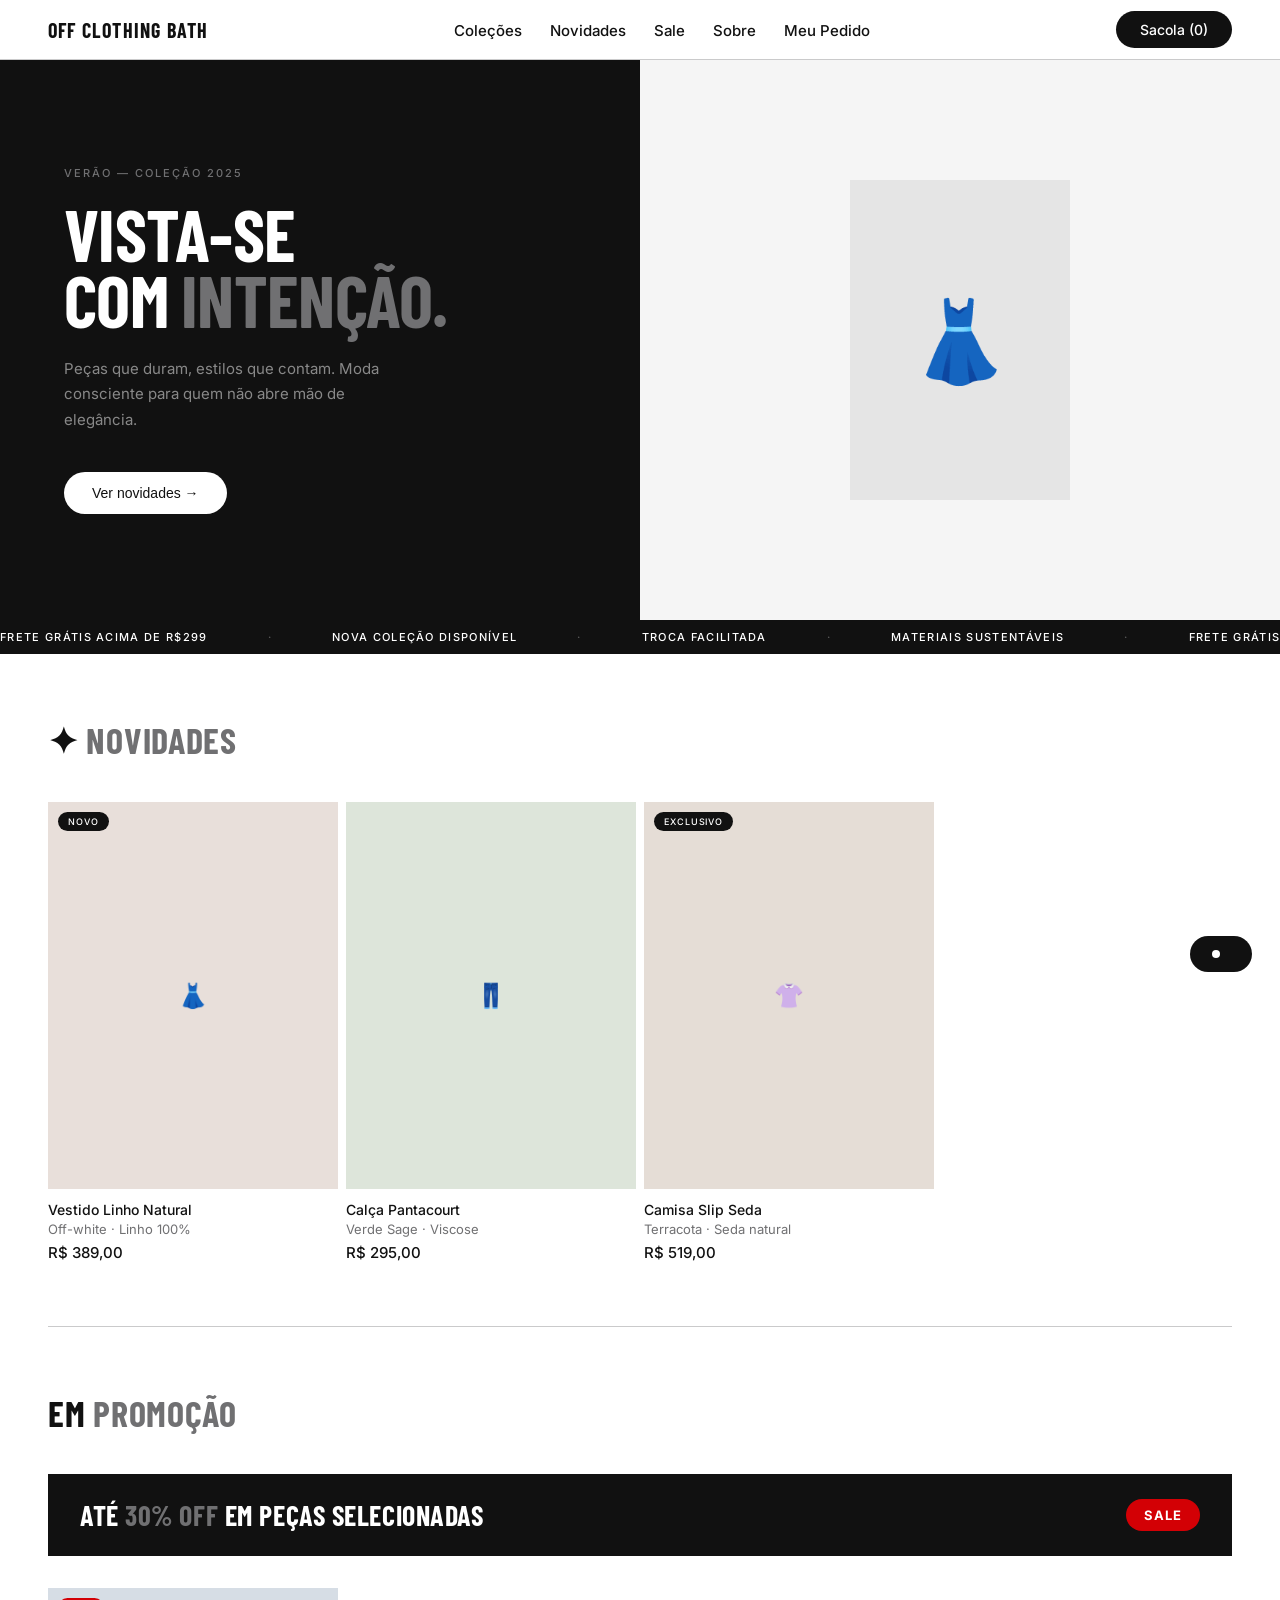
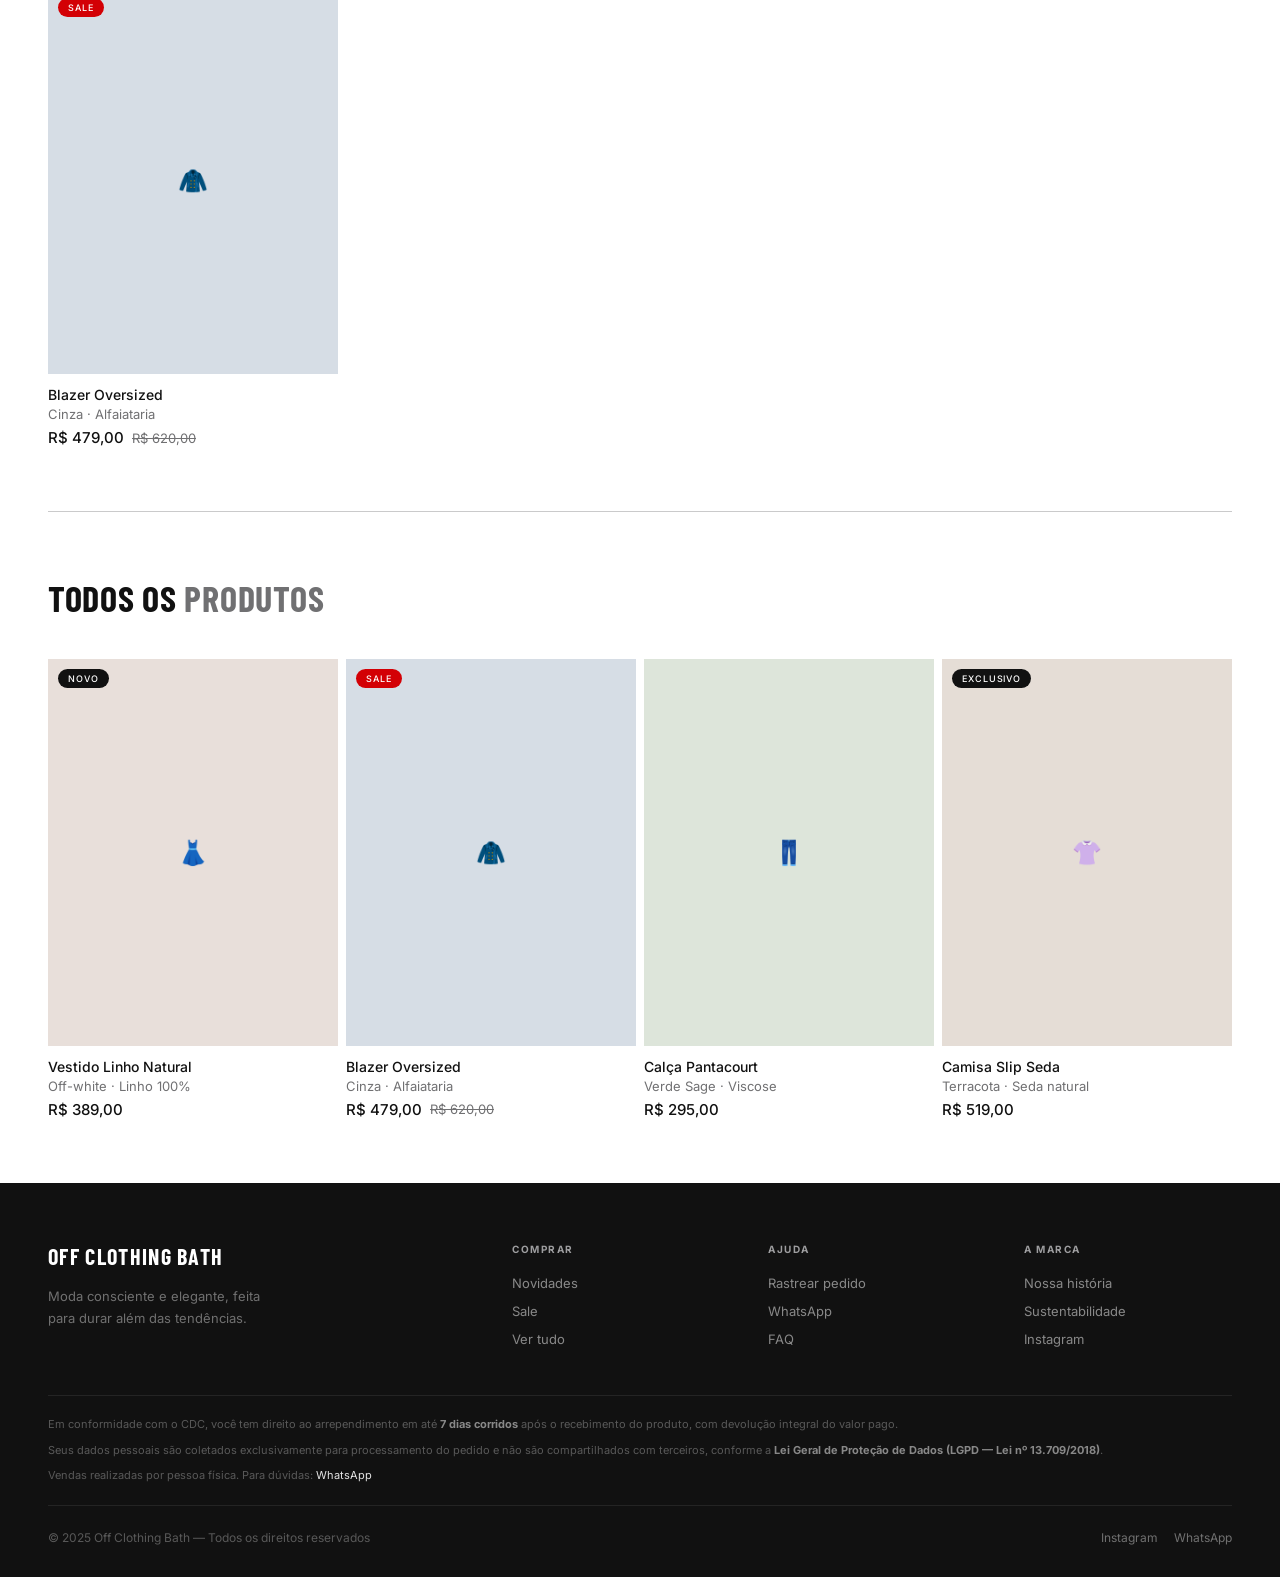
==== index.html @ 3212e8e7 "feat: choose which version to use" ====
<!DOCTYPE html>
<html lang="pt-BR">
<head>
<meta charset="UTF-8">
<meta name="viewport" content="width=device-width, initial-scale=1.0">
<title id="page-title"></title>
<link href="https://fonts.googleapis.com/css2?family=Barlow+Condensed:wght@600;700&family=Inter:wght@400;500&display=swap" rel="stylesheet">
<script>
// Redireciona mobile para mobile.html
if (window.innerWidth < 768 && !location.pathname.includes('mobile')) {
  location.replace('mobile.html' + location.search + location.hash);
}
// Roda antes do body renderizar — esconde a home se a URL já aponta para outra tela
(function(){
  const h = location.hash;
  const q = location.search;
  if ((h && h !== '#home') || q.includes('status=')) {
    const s = document.createElement('style');
    s.id = 'pre-nav-hide';
    s.textContent = '#screen-home{display:none!important}';
    document.head.appendChild(s);
  }
})();
</script>
<style>
/* ─── RESET & VARIÁVEIS ────────────────────────────────── */
*,*::before,*::after{margin:0;padding:0;box-sizing:border-box;}
:root{
  /* Tokens Nike-inspired */
  --bg:#FFFFFF;--bg-2:#F5F5F5;--bg-hover:#E5E5E5;
  --dark:#111111;--dark-2:#28282A;--dark-hover:#39393B;
  --text:#111111;--text-2:#707072;--text-off:#9E9EA0;
  --border:#CACACB;--border-dark:#707072;
  --red:#D30005;--green:#007D48;
  /* Aliases — mantém inline styles antigos funcionando */
  --cream:#F5F5F5;--warm:#FFFFFF;--charcoal:#111111;--deep:#111111;
  --accent:#111111;--accent-light:#E5E5E5;--muted:#707072;
  --api:https://clothing-site-production.up.railway.app;
}
body{font-family:'Inter',Helvetica,'Helvetica Neue',Arial,sans-serif;background:var(--bg);color:var(--text);overflow-x:hidden;}

/* ─── NAVEGAÇÃO ─────────────────────────────────────────── */
nav{position:sticky;top:0;z-index:200;background:#fff;border-bottom:1px solid var(--border);padding:0 48px;display:flex;align-items:center;justify-content:space-between;height:60px;}
.nav-logo{font-family:'Barlow Condensed','Arial Narrow',Arial,sans-serif;font-size:20px;font-weight:700;letter-spacing:.06em;text-transform:uppercase;color:var(--text);cursor:pointer;}
.nav-links{display:flex;gap:28px;list-style:none;}
.nav-links a{font-size:15px;font-weight:500;text-decoration:none;color:var(--text);transition:color .2s;cursor:pointer;}
.nav-links a:hover{color:var(--text-2);}
.nav-actions{display:flex;gap:8px;align-items:center;}
.cart-btn{background:var(--dark);color:#fff;padding:10px 24px;border-radius:30px;border:none;cursor:pointer;font-size:14px;font-weight:500;transition:background .2s;font-family:inherit;}
.cart-btn:hover{background:var(--text-2);}
.admin-btn{background:none;border:1.5px solid var(--border);color:var(--text-2);padding:8px 16px;border-radius:30px;cursor:pointer;font-size:12px;font-weight:500;transition:all .2s;font-family:inherit;}
.admin-btn:hover{border-color:var(--dark);color:var(--dark);}

/* ─── TELAS ─────────────────────────────────────────────── */
.screen{display:none;}.screen.active{display:block;}

/* ─── HERO ──────────────────────────────────────────────── */
.hero{display:grid;grid-template-columns:1fr 1fr;min-height:560px;}
.hero-text{background:var(--dark);padding:80px 64px;display:flex;flex-direction:column;justify-content:center;}
.hero-eyebrow{font-size:11px;letter-spacing:.18em;text-transform:uppercase;color:var(--text-2);margin-bottom:20px;font-weight:500;}
.hero-title{font-family:'Barlow Condensed','Arial Narrow',Arial,sans-serif;font-size:72px;line-height:.92;color:#fff;margin-bottom:24px;text-transform:uppercase;font-weight:700;letter-spacing:-.01em;}
.hero-title em{color:var(--text-2);font-style:normal;}
.hero-sub{font-size:15px;color:rgba(255,255,255,.5);line-height:1.7;max-width:340px;margin-bottom:40px;}
.btn-prim{display:inline-flex;align-items:center;gap:10px;background:#fff;color:var(--dark);padding:13px 28px;border-radius:30px;font-size:14px;font-weight:500;border:none;cursor:pointer;transition:background .25s;align-self:flex-start;}
.btn-prim:hover{background:var(--bg-hover);}
.hero-visual{background:var(--bg-2);display:flex;align-items:center;justify-content:center;}
.hero-placeholder{width:220px;height:320px;background:var(--bg-hover);display:flex;align-items:center;justify-content:center;font-size:80px;}

/* ─── MARQUEE ───────────────────────────────────────────── */
.marquee-bar{background:var(--dark);padding:10px 0;overflow:hidden;display:flex;}
.marquee-track{display:flex;gap:60px;white-space:nowrap;animation:marquee 18s linear infinite;}
.marquee-track span{font-size:11px;font-weight:500;letter-spacing:.12em;text-transform:uppercase;color:#fff;flex-shrink:0;}
.marquee-track .dot{color:rgba(255,255,255,.3);}
@keyframes marquee{from{transform:translateX(0);}to{transform:translateX(-50%);}}

/* ─── SEÇÕES ─────────────────────────────────────────────── */
.section{padding:64px 48px;}
.section-hd{display:flex;align-items:baseline;justify-content:space-between;margin-bottom:40px;}
.section-title{font-family:'Barlow Condensed','Arial Narrow',Arial,sans-serif;font-size:36px;font-weight:700;text-transform:uppercase;letter-spacing:.02em;}
.section-title em{font-style:normal;color:var(--text-2);}
.section-anchor{padding-top:60px;margin-top:-60px;}

/* ─── PRODUTOS ───────────────────────────────────────────── */
.products-grid{display:grid;grid-template-columns:repeat(4,minmax(0,1fr));gap:8px;}
.pcard{cursor:pointer;transition:opacity .2s;}.pcard:hover{opacity:.88;}
.pcard-img{aspect-ratio:3/4;position:relative;overflow:hidden;margin-bottom:12px;display:flex;align-items:center;justify-content:center;background:var(--bg-2);}
.pcard-img-inner{width:100%;height:100%;display:flex;align-items:center;justify-content:center;font-size:52px;transition:opacity .25s ease;}
.ptag{position:absolute;top:10px;left:10px;font-size:9px;font-weight:500;letter-spacing:.1em;text-transform:uppercase;background:var(--dark);color:#fff;padding:4px 10px;border-radius:30px;}
.ptag.sale-tag{background:var(--red);}
.sold-overlay{position:absolute;inset:0;background:rgba(255,255,255,.8);display:flex;align-items:center;justify-content:center;}
.sold-label{font-size:10px;font-weight:500;letter-spacing:.15em;text-transform:uppercase;color:var(--dark);background:#fff;padding:6px 16px;border-radius:30px;border:1.5px solid var(--dark);}
.padd{position:absolute;bottom:0;left:0;right:0;background:var(--dark);color:#fff;padding:12px;font-size:11px;font-weight:500;letter-spacing:.08em;text-transform:uppercase;border:none;cursor:pointer;transform:translateY(100%);transition:transform .25s;display:flex;align-items:center;justify-content:center;gap:8px;font-family:inherit;}
.pcard:hover .padd{transform:translateY(0);}.padd:hover{background:var(--text-2);}
.pname{font-size:14px;font-weight:500;margin-bottom:3px;}
.psub{font-size:13px;color:var(--text-2);margin-bottom:6px;}
.pprice{display:flex;align-items:center;gap:8px;}
.price-now{font-size:15px;font-weight:500;}.price-old{font-size:13px;color:var(--text-2);text-decoration:line-through;}

/* ─── SALE BANNER ────────────────────────────────────────── */
.sec-divider{height:1px;background:var(--border);margin:0 48px;}
.sale-banner{margin:0 0 32px;background:var(--dark);padding:24px 32px;display:flex;align-items:center;justify-content:space-between;}
.sale-banner h3{font-family:'Barlow Condensed','Arial Narrow',Arial,sans-serif;font-size:28px;color:#fff;font-weight:700;text-transform:uppercase;letter-spacing:.02em;}
.sale-banner h3 em{font-style:normal;color:var(--text-2);}
.sale-badge{background:var(--red);color:#fff;font-size:13px;font-weight:700;padding:8px 18px;border-radius:30px;letter-spacing:.08em;}

/* ─── PÁGINA DE PRODUTO ──────────────────────────────────── */
.prod-page{padding:0 48px 80px;}
.breadcrumb{padding:20px 0;font-size:12px;color:var(--text-2);display:flex;gap:8px;align-items:center;}
.breadcrumb span{cursor:pointer;font-weight:500;}.breadcrumb span:hover{color:var(--text);}
.breadcrumb .sep{color:var(--border);}
.prod-layout{display:grid;grid-template-columns:1fr 1fr;gap:64px;align-items:start;}
.prod-gallery{display:grid;grid-template-columns:1fr 5fr;gap:10px;}
.prod-thumbs{display:flex;flex-direction:column;gap:6px;}
.prod-thumb{aspect-ratio:3/4;cursor:pointer;opacity:.4;transition:opacity .2s;display:flex;align-items:center;justify-content:center;font-size:24px;background:var(--bg-2);}
.prod-thumb.active{opacity:1;outline:2px solid var(--dark);}
.prod-main-img{aspect-ratio:3/4;display:flex;align-items:center;justify-content:center;font-size:96px;background:var(--bg-2);}
.prod-info{padding-top:8px;}
.prod-tag-row{display:flex;gap:8px;margin-bottom:16px;}
.prod-tag{font-size:10px;font-weight:500;letter-spacing:.1em;text-transform:uppercase;padding:4px 12px;border-radius:30px;}
.prod-tag.new-tag{background:var(--dark);color:#fff;}
.prod-tag.sale-tag2{background:var(--red);color:#fff;}
.prod-name-big{font-family:'Barlow Condensed','Arial Narrow',Arial,sans-serif;font-size:36px;font-weight:700;margin-bottom:8px;text-transform:uppercase;letter-spacing:.01em;line-height:1.1;}
.prod-sub-sm{font-size:14px;color:var(--text-2);margin-bottom:20px;}
.prod-price-row{display:flex;align-items:baseline;gap:12px;margin-bottom:24px;}
.prod-price-now{font-size:24px;font-weight:500;}
.prod-price-old{font-size:16px;color:var(--text-2);text-decoration:line-through;}
.prod-discount{font-size:13px;color:var(--red);font-weight:500;}
.prod-divider{height:1px;background:var(--border);margin:20px 0;}
.prod-label{font-size:11px;letter-spacing:.1em;text-transform:uppercase;color:var(--text-2);margin-bottom:10px;font-weight:500;}
.sizes-row{display:flex;gap:8px;flex-wrap:wrap;margin-bottom:24px;}
.size-btn{min-width:44px;height:44px;padding:0 10px;border-radius:8px;border:1px solid var(--border);background:none;font-size:13px;cursor:pointer;transition:all .2s;font-family:inherit;}
.size-btn:hover{border-color:var(--dark);}.size-btn.selected{background:var(--dark);color:#fff;border-color:var(--dark);}
.colors-row{display:flex;gap:10px;margin-bottom:28px;}
.color-dot{width:28px;height:28px;border-radius:50%;cursor:pointer;border:2px solid transparent;transition:all .2s;}
.color-dot.selected{outline:2px solid var(--dark);outline-offset:3px;}
.btn-add-cart{width:100%;padding:15px;background:var(--dark);color:#fff;border:none;border-radius:30px;font-size:14px;font-weight:500;cursor:pointer;transition:background .2s;margin-bottom:12px;font-family:inherit;}
.btn-add-cart:hover{background:var(--text-2);}
.btn-wishlist{width:100%;padding:15px;background:none;color:var(--dark);border:1.5px solid var(--border);border-radius:30px;font-size:14px;font-weight:500;cursor:pointer;font-family:inherit;transition:border-color .2s;}
.btn-wishlist:hover{border-color:var(--dark);}
.prod-desc{margin-top:24px;font-size:14px;line-height:1.8;color:var(--text-2);}
.detail-row{display:flex;justify-content:space-between;padding:12px 0;border-top:1px solid var(--border);font-size:13px;}
.detail-row:last-child{border-bottom:1px solid var(--border);}
.detail-key{color:var(--text-2);}

/* ─── PÁGINAS INFORMATIVAS ───────────────────────────────── */
.info-page{padding:80px 48px;max-width:760px;margin:0 auto;}
.info-page h1{font-family:'Barlow Condensed','Arial Narrow',Arial,sans-serif;font-size:48px;font-weight:700;margin-bottom:32px;text-transform:uppercase;letter-spacing:.02em;line-height:1.1;}
.info-page h1 em{font-style:normal;color:var(--text-2);}
.info-page p{font-size:15px;line-height:1.9;color:var(--text-2);margin-bottom:20px;}
.info-page h2{font-family:'Barlow Condensed','Arial Narrow',Arial,sans-serif;font-size:24px;font-weight:700;text-transform:uppercase;margin:40px 0 16px;}
.info-values{display:grid;grid-template-columns:repeat(3,1fr);gap:16px;margin:40px 0;}
.info-val{background:var(--bg-2);padding:24px;}
.info-val-icon{font-size:28px;margin-bottom:12px;}
.info-val-title{font-size:14px;font-weight:500;margin-bottom:8px;}
.info-val-text{font-size:13px;color:var(--text-2);line-height:1.6;}

/* ─── CARRINHO ───────────────────────────────────────────── */
.cart-overlay{display:none;position:fixed;inset:0;z-index:500;background:rgba(0,0,0,.4);}
.cart-overlay.open{display:flex;justify-content:flex-end;}
.cart-panel{width:440px;background:#fff;height:100%;display:flex;flex-direction:column;overflow:hidden;border-left:1px solid var(--border);}
.cart-hdr{padding:24px 28px;border-bottom:1px solid var(--border);display:flex;align-items:center;justify-content:space-between;}
.cart-title-hd{font-family:'Barlow Condensed','Arial Narrow',Arial,sans-serif;font-size:20px;font-weight:700;text-transform:uppercase;letter-spacing:.04em;}
.cart-close{background:none;border:none;font-size:20px;cursor:pointer;color:var(--text-2);}
.cart-close:hover{color:var(--dark);}
.cart-items{flex:1;overflow-y:auto;padding:20px 28px;}
.cart-empty{text-align:center;padding:60px 0;color:var(--text-2);font-size:14px;}
.cart-item{display:grid;grid-template-columns:64px 1fr auto;gap:14px;align-items:start;padding:16px 0;border-bottom:1px solid var(--border);}
.ci-img{width:64px;height:80px;display:flex;align-items:center;justify-content:center;font-size:28px;background:var(--bg-2);}
.ci-name{font-size:14px;font-weight:500;margin-bottom:3px;}
.ci-meta{font-size:12px;color:var(--text-2);margin-bottom:8px;}
.ci-prices{display:flex;align-items:center;gap:8px;}
.ci-price-now{font-size:14px;font-weight:500;}
.ci-price-old{font-size:12px;color:var(--text-2);text-decoration:line-through;}
.ci-remove{background:none;border:none;cursor:pointer;color:var(--text-2);font-size:16px;padding:4px;}
.ci-remove:hover{color:var(--red);}
.cart-footer{padding:20px 28px;border-top:1px solid var(--border);}
.cart-row{display:flex;justify-content:space-between;font-size:13px;padding:6px 0;}
.cart-row.discount{color:var(--red);}
.cart-total-row{display:flex;justify-content:space-between;padding:14px 0;border-top:1px solid var(--border);font-size:16px;font-weight:500;}
.btn-checkout{width:100%;padding:15px;background:var(--dark);color:#fff;border:none;border-radius:30px;font-size:14px;font-weight:500;cursor:pointer;transition:background .2s;font-family:inherit;}
.btn-checkout:hover{background:var(--text-2);}

/* ─── CHECKOUT ───────────────────────────────────────────── */
.checkout-page{padding:48px;}
.checkout-grid{display:grid;grid-template-columns:1fr 400px;gap:48px;align-items:start;max-width:1100px;margin:0 auto;}
.checkout-left h2{font-family:'Barlow Condensed','Arial Narrow',Arial,sans-serif;font-size:28px;font-weight:700;text-transform:uppercase;margin-bottom:32px;letter-spacing:.02em;}
.checkout-section{margin-bottom:32px;}
.checkout-section h3{font-size:11px;letter-spacing:.12em;text-transform:uppercase;color:var(--text-2);margin-bottom:16px;padding-bottom:10px;border-bottom:1px solid var(--border);font-weight:500;}
.form-row{display:grid;grid-template-columns:1fr 1fr;gap:16px;margin-bottom:16px;}
.form-row.full{grid-template-columns:1fr;}
.field{display:flex;flex-direction:column;gap:6px;}
.field label{font-size:11px;letter-spacing:.06em;text-transform:uppercase;color:var(--text-2);font-weight:500;}
.field input,.field select{padding:12px 16px;border:1px solid var(--border);border-radius:8px;background:var(--bg-2);font-size:14px;color:var(--text);outline:none;transition:border-color .2s;font-family:inherit;}
.field input:focus,.field select:focus{border-color:var(--dark);}
.pay-methods{display:flex;gap:8px;margin-bottom:20px;}
.pay-method{flex:1;padding:12px;border:1.5px solid var(--border);border-radius:8px;cursor:pointer;text-align:center;font-size:13px;font-weight:500;transition:all .2s;background:#fff;font-family:inherit;}
.pay-method.active{border-color:var(--dark);background:var(--dark);color:#fff;}
.pay-method:hover:not(.active){border-color:var(--border-dark);}
.card-icons{display:flex;gap:8px;margin-bottom:20px;}
.card-icon{padding:5px 10px;border:1px solid var(--border);border-radius:4px;font-size:11px;font-weight:500;color:var(--text-2);}
.pix-info{background:var(--bg-2);padding:20px;text-align:center;}
.pix-info p{font-size:13px;color:var(--text-2);line-height:1.6;}

/* ─── CEP WIDGET ─────────────────────────────────────────────── */
.cep-wrap{position:relative;display:flex;align-items:center;}
.cep-wrap input{flex:1;}
.cep-loader{position:absolute;right:12px;width:13px;height:13px;border:2px solid var(--border);border-top-color:var(--dark);border-radius:50%;opacity:0;pointer-events:none;transition:opacity .2s;}
.cep-loader.active{opacity:1;animation:spin .7s linear infinite;}
.field-msg{font-size:11px;margin-top:5px;line-height:1.4;min-height:15px;}
.field-msg.ok{color:var(--green);}
.field-msg.err{color:var(--red);}
.field label small{font-size:9px;letter-spacing:0;text-transform:none;color:var(--text-off);font-weight:400;margin-left:4px;}

.order-summary{background:var(--bg-2);padding:24px;position:sticky;top:80px;}
.order-summary h3{font-family:'Barlow Condensed','Arial Narrow',Arial,sans-serif;font-size:20px;font-weight:700;text-transform:uppercase;margin-bottom:20px;letter-spacing:.04em;}
.os-item{display:grid;grid-template-columns:52px 1fr auto;gap:12px;align-items:center;padding:12px 0;border-bottom:1px solid var(--border);}
.os-img{width:52px;height:64px;display:flex;align-items:center;justify-content:center;font-size:22px;background:#fff;}
.os-name{font-size:13px;font-weight:500;}.os-meta{font-size:11px;color:var(--text-2);}
.os-price{font-size:13px;font-weight:500;}
.os-row{display:flex;justify-content:space-between;font-size:13px;padding:8px 0;color:var(--text-2);}
.os-row.disc{color:var(--red);}
.os-total{display:flex;justify-content:space-between;padding:14px 0;border-top:1px solid var(--border);font-size:15px;font-weight:500;}
.coupon-row{display:flex;gap:8px;margin:16px 0;}
.coupon-row input{flex:1;padding:10px 16px;border:1px solid var(--border);border-radius:8px;background:#fff;font-size:13px;outline:none;font-family:inherit;}
.coupon-row button{padding:10px 18px;background:none;border:1.5px solid var(--dark);border-radius:30px;font-size:12px;font-weight:500;cursor:pointer;font-family:inherit;transition:all .2s;}
.coupon-row button:hover{background:var(--dark);color:#fff;}
.btn-place{width:100%;padding:15px;background:var(--dark);color:#fff;border:none;border-radius:30px;font-size:14px;font-weight:500;cursor:pointer;transition:background .2s;margin-top:16px;display:flex;align-items:center;justify-content:center;gap:10px;font-family:inherit;}
.btn-place:hover{background:var(--text-2);}
.btn-place:disabled{opacity:.5;cursor:not-allowed;}

/* ─── CHECKOUT CONFIRM MODAL ─────────────────────────────── */
.confirm-overlay{display:none;position:fixed;inset:0;z-index:600;background:rgba(0,0,0,.5);align-items:center;justify-content:center;}
.confirm-overlay.open{display:flex;}
.confirm-modal{background:#fff;width:90%;max-width:520px;max-height:90vh;overflow-y:auto;padding:32px;}
.confirm-modal h3{font-family:'Barlow Condensed','Arial Narrow',Arial,sans-serif;font-size:22px;font-weight:700;text-transform:uppercase;margin-bottom:24px;letter-spacing:.04em;}
.confirm-section{margin-bottom:20px;padding-bottom:20px;border-bottom:1px solid var(--border);}
.confirm-section:last-of-type{border-bottom:none;margin-bottom:0;}
.confirm-label{font-size:10px;letter-spacing:.1em;text-transform:uppercase;color:var(--text-2);font-weight:500;margin-bottom:8px;}
.confirm-value{font-size:14px;color:var(--text);line-height:1.6;}
.confirm-item{display:flex;justify-content:space-between;font-size:13px;padding:5px 0;border-bottom:1px solid var(--border);}
.confirm-item:last-child{border-bottom:none;}
.confirm-total-row{display:flex;justify-content:space-between;font-size:14px;font-weight:500;padding-top:10px;margin-top:4px;border-top:1px solid var(--border);}
.confirm-actions{display:flex;gap:12px;margin-top:24px;}
.confirm-actions .btn-cancel-confirm{flex:1;padding:14px;background:none;border:1.5px solid var(--border);border-radius:30px;font-size:13px;font-weight:500;cursor:pointer;font-family:inherit;transition:border-color .2s;}
.confirm-actions .btn-cancel-confirm:hover{border-color:var(--dark);}
.confirm-actions .btn-confirm-pay{flex:2;padding:14px;background:var(--dark);color:#fff;border:none;border-radius:30px;font-size:14px;font-weight:500;cursor:pointer;font-family:inherit;transition:background .2s;}
.confirm-actions .btn-confirm-pay:hover{background:var(--text-2);}
.confirm-actions .btn-confirm-pay:disabled{opacity:.5;cursor:not-allowed;}
/* ─── ESGOTADO NO CHECKOUT ───────────────────────────────── */
.stock-alert-overlay{display:none;position:fixed;inset:0;z-index:600;background:rgba(0,0,0,.5);align-items:center;justify-content:center;}
.stock-alert-overlay.open{display:flex;}
.stock-alert-box{background:#fff;width:90%;max-width:460px;padding:36px 32px;text-align:center;}
.stock-alert-box h3{font-family:'Barlow Condensed','Arial Narrow',Arial,sans-serif;font-size:24px;font-weight:700;text-transform:uppercase;margin-bottom:12px;letter-spacing:.04em;}
.stock-alert-box p{font-size:14px;color:var(--text-2);line-height:1.6;margin-bottom:20px;}
.stock-alert-removed{background:var(--bg-2);padding:14px 16px;margin-bottom:24px;text-align:left;}
.stock-alert-removed-item{font-size:13px;padding:6px 0;border-bottom:1px solid var(--border);color:var(--red);}
.stock-alert-removed-item:last-child{border-bottom:none;}
.stock-alert-actions{display:flex;flex-direction:column;gap:10px;}
.stock-alert-actions .btn-continue-cart{padding:14px;background:var(--dark);color:#fff;border:none;border-radius:30px;font-size:14px;font-weight:500;cursor:pointer;font-family:inherit;transition:background .2s;}
.stock-alert-actions .btn-continue-cart:hover{background:var(--text-2);}
.stock-alert-actions .btn-go-home{padding:12px;background:none;border:1.5px solid var(--border);border-radius:30px;font-size:13px;font-weight:500;cursor:pointer;font-family:inherit;transition:border-color .2s;}
.stock-alert-actions .btn-go-home:hover{border-color:var(--dark);}

/* ─── STATUS DO PEDIDO ───────────────────────────────────── */
.status-page{padding:60px 48px;max-width:680px;margin:0 auto;}
.status-page h2{font-family:'Barlow Condensed','Arial Narrow',Arial,sans-serif;font-size:36px;font-weight:700;text-transform:uppercase;margin-bottom:8px;letter-spacing:.02em;}
.status-page h2 em{font-style:normal;color:var(--text-2);}
.order-meta{background:var(--bg-2);padding:20px;margin:24px 0;}
.om-row{display:flex;justify-content:space-between;font-size:13px;padding:7px 0;border-bottom:1px solid var(--border);}
.om-row:last-child{border-bottom:none;}
.om-key{color:var(--text-2);}
.om-val{font-weight:500;}
.progress-track{margin:36px 0;}
.progress-title{font-size:11px;letter-spacing:.12em;text-transform:uppercase;color:var(--text-2);margin-bottom:24px;font-weight:500;}
.progress-steps{display:flex;flex-direction:column;gap:0;}
.progress-step{display:grid;grid-template-columns:40px 1fr;gap:16px;position:relative;}
.step-line{display:flex;flex-direction:column;align-items:center;}
.step-dot{width:20px;height:20px;border-radius:50%;border:2px solid var(--border);background:#fff;flex-shrink:0;transition:all .3s;display:flex;align-items:center;justify-content:center;font-size:10px;}
.step-dot.done{background:var(--dark);border-color:var(--dark);color:#fff;}
.step-dot.active{background:var(--dark);border-color:var(--dark);color:#fff;}
.step-connector{width:2px;flex:1;background:var(--border);min-height:32px;margin:4px 0;}
.step-connector.done{background:var(--dark);}
.step-content{padding-bottom:28px;}
.step-label{font-size:14px;font-weight:500;color:var(--text-2);margin-bottom:3px;}
.step-label.done,.step-label.active{color:var(--text);}
.step-date{font-size:12px;color:var(--text-2);}
.step-note{font-size:12px;color:var(--text-2);margin-top:4px;}
.tracking-box{background:var(--bg-2);padding:16px 20px;margin-top:20px;}
.tracking-box p{font-size:13px;color:var(--text-2);}
.tracking-box a{color:var(--dark);font-weight:500;}
.order-items-summary{margin-top:32px;}
.order-items-summary h3{font-family:'Barlow Condensed','Arial Narrow',Arial,sans-serif;font-size:20px;font-weight:700;text-transform:uppercase;margin-bottom:16px;letter-spacing:.04em;}
.ois-item{display:flex;gap:14px;align-items:center;padding:12px 0;border-bottom:1px solid var(--border);}
.ois-img{width:48px;height:60px;display:flex;align-items:center;justify-content:center;font-size:22px;background:var(--bg-2);}
.ois-name{font-size:14px;font-weight:500;margin-bottom:3px;}
.ois-meta{font-size:12px;color:var(--text-2);}
.ois-price{margin-left:auto;font-size:14px;font-weight:500;}
.search-order-box{background:var(--bg-2);padding:28px;margin:32px 0;text-align:center;}
.search-order-box p{font-size:14px;color:var(--text-2);margin-bottom:16px;}
.search-order-row{display:flex;gap:10px;max-width:400px;margin:0 auto;}
.search-order-row input{flex:1;padding:12px 16px;border:1px solid var(--border);border-radius:8px;background:#fff;font-size:14px;outline:none;font-family:inherit;}
.search-order-row input:focus{border-color:var(--dark);}
.search-order-row button{padding:12px 20px;background:var(--dark);color:#fff;border:none;border-radius:30px;font-size:13px;font-weight:500;cursor:pointer;font-family:inherit;}

/* ─── ADMIN PAINEL ───────────────────────────────────────── */
.admin-overlay{display:none;position:fixed;inset:0;z-index:800;background:rgba(0,0,0,.6);}
.admin-overlay.open{display:flex;align-items:center;justify-content:center;}
.admin-modal{background:#fff;width:95%;max-width:960px;max-height:90vh;overflow:hidden;display:flex;flex-direction:column;}
.admin-hdr{padding:20px 28px;border-bottom:1px solid var(--border);display:flex;align-items:center;justify-content:space-between;background:var(--dark);}
.admin-hdr h2{font-family:'Barlow Condensed','Arial Narrow',Arial,sans-serif;font-size:20px;color:#fff;font-weight:700;text-transform:uppercase;letter-spacing:.06em;}
.admin-close{background:none;border:none;font-size:20px;cursor:pointer;color:rgba(255,255,255,.4);}
.admin-close:hover{color:#fff;}
.admin-tabs{display:flex;border-bottom:1px solid var(--border);background:var(--bg-2);}
.admin-tab{padding:14px 24px;font-size:12px;letter-spacing:.08em;text-transform:uppercase;cursor:pointer;color:var(--text-2);border-bottom:2px solid transparent;background:none;border-top:none;border-left:none;border-right:none;font-family:inherit;font-weight:500;transition:all .2s;}
.admin-tab.active{color:var(--text);border-bottom-color:var(--dark);}
.admin-tab:hover{color:var(--text);}
.admin-body{overflow-y:auto;padding:24px 28px;flex:1;min-height:0;}
.admin-product-list{display:flex;flex-direction:column;gap:8px;margin-bottom:24px;}
.admin-prod-row{display:grid;grid-template-columns:48px 1fr auto auto auto;gap:12px;align-items:center;padding:14px 16px;background:var(--bg-2);}
.admin-restore-btn{padding:6px 14px;background:none;border:1.5px solid var(--green);border-radius:30px;font-size:12px;font-weight:500;cursor:pointer;color:var(--green);font-family:inherit;white-space:nowrap;}
.admin-restore-btn:hover{background:#EAF5EF;}
.admin-stock-out{color:var(--red);font-weight:600;}
.login-box{position:relative;}
.login-close{position:absolute;top:12px;right:14px;background:none;border:none;font-size:18px;line-height:1;cursor:pointer;color:var(--text-2);padding:4px 6px;}.login-close:hover{color:var(--dark);}
.admin-prod-emoji{font-size:28px;text-align:center;}
.admin-prod-name{font-size:14px;font-weight:500;margin-bottom:2px;}
.admin-prod-price{font-size:12px;color:var(--text-2);}
.admin-edit-btn{padding:6px 16px;background:none;border:1.5px solid var(--border);border-radius:30px;font-size:12px;font-weight:500;cursor:pointer;font-family:inherit;transition:all .2s;}
.admin-edit-btn:hover{border-color:var(--dark);}
.admin-del-btn{padding:6px 14px;background:none;border:1.5px solid #F09595;border-radius:30px;font-size:12px;font-weight:500;cursor:pointer;color:var(--red);font-family:inherit;}
.admin-del-btn:hover{background:#FCEBEB;}
.admin-add-btn{width:100%;padding:13px;background:var(--dark);color:#fff;border:none;border-radius:30px;font-size:13px;font-weight:500;cursor:pointer;font-family:inherit;transition:background .2s;}
.admin-add-btn:hover{background:var(--text-2);}
.admin-form{background:var(--bg-2);padding:20px;margin-bottom:20px;}
.admin-form h3{font-size:11px;letter-spacing:.1em;text-transform:uppercase;color:var(--text-2);margin-bottom:16px;font-weight:500;}
.aform-grid{display:grid;grid-template-columns:1fr 1fr;gap:12px;margin-bottom:12px;}
.aform-grid.full{grid-template-columns:1fr;}
.afield{display:flex;flex-direction:column;gap:5px;}
.afield label{font-size:11px;letter-spacing:.06em;text-transform:uppercase;color:var(--text-2);font-weight:500;}
.afield input,.afield textarea,.afield select{padding:9px 12px;border:1px solid var(--border);border-radius:8px;background:#fff;font-size:13px;color:var(--text);outline:none;font-family:inherit;transition:border-color .2s;}
.afield input:focus,.afield textarea:focus{border-color:var(--dark);}
.afield textarea{resize:vertical;min-height:72px;}
.aform-actions{display:flex;gap:10px;margin-top:16px;}
.aform-save{flex:1;padding:10px;background:var(--dark);color:#fff;border:none;border-radius:30px;font-size:13px;font-weight:500;cursor:pointer;font-family:inherit;}
.aform-save:hover{background:var(--text-2);}
.aform-cancel{padding:10px 20px;background:none;border:1.5px solid var(--border);border-radius:30px;font-size:13px;font-weight:500;cursor:pointer;font-family:inherit;}
/* admin pedidos */
.orders-table{width:100%;border-collapse:collapse;font-size:13px;}
.orders-table th{text-align:left;padding:10px 12px;font-size:11px;letter-spacing:.08em;text-transform:uppercase;color:var(--text-2);border-bottom:1px solid var(--border);font-weight:500;}
.orders-table td{padding:12px;border-bottom:1px solid var(--border);vertical-align:middle;}
.orders-table tr:hover td{background:var(--bg-2);}
.status-badge{display:inline-block;padding:4px 12px;border-radius:30px;font-size:10px;font-weight:500;letter-spacing:.06em;text-transform:uppercase;}
.sb-received{background:var(--bg-2);color:var(--text-2);}
.sb-pending{background:#FEF9EC;color:#633806;}
.sb-confirmed{background:#EAF3DE;color:#27500A;}
.sb-dispatched,.sb-in_transit{background:#EEEDFE;color:#3C3489;}
.sb-delivered{background:#EAF3DE;color:#085041;}
.sb-rejected{background:#FCEBEB;color:#791F1F;}
.pay-badge{display:inline-block;padding:3px 10px;border-radius:30px;font-size:10px;font-weight:500;}
.pb-approved{background:#EAF3DE;color:#27500A;}
.pb-pending{background:#FEF9EC;color:#633806;}
.pb-rejected{background:#FCEBEB;color:#791F1F;}
.admin-order-detail{background:var(--bg-2);padding:20px;margin-bottom:16px;}
.aod-grid{display:grid;grid-template-columns:1fr 1fr;gap:8px;margin-bottom:16px;}
.aod-row{display:flex;justify-content:space-between;font-size:13px;padding:5px 0;}
.aod-key{color:var(--text-2);}
.status-update-form{display:flex;gap:10px;align-items:flex-end;flex-wrap:wrap;margin-top:16px;padding-top:16px;border-top:1px solid var(--border);}
.status-update-form .afield{flex:1;min-width:140px;}
.status-save-btn{padding:10px 20px;background:var(--dark);color:#fff;border:none;border-radius:30px;font-size:13px;font-weight:500;cursor:pointer;font-family:inherit;height:40px;}

/* ─── LOGIN ──────────────────────────────────────────────── */
.login-overlay{display:none;position:fixed;inset:0;z-index:900;background:rgba(17,17,17,.75);}
.login-overlay.open{display:flex;align-items:center;justify-content:center;}
.login-box{background:var(--bg);padding:40px;border-radius:0px;width:360px;text-align:center;}
.login-box h2{font-family:'Barlow Condensed','Arial Narrow',Arial,sans-serif;font-size:28px;font-weight:700;text-transform:uppercase;letter-spacing:.02em;margin-bottom:8px;}
.login-box p{font-size:13px;color:var(--text-2);margin-bottom:24px;}
.login-box input{width:100%;padding:11px 14px;border:1px solid var(--border);border-radius:8px;background:var(--bg-2);font-size:14px;outline:none;font-family:inherit;margin-bottom:12px;}
.login-box input:focus{border-color:var(--dark);}
.login-btn{width:100%;padding:12px;background:var(--dark);color:#fff;border:none;border-radius:30px;font-size:13px;font-weight:500;cursor:pointer;font-family:inherit;transition:background .2s;}
.login-btn:hover{background:var(--dark-hover);}
.login-err{font-size:12px;color:var(--red);margin-top:8px;display:none;}
.login-hint{font-size:11px;color:var(--text-2);margin-top:12px;}

/* ─── RODAPÉ ─────────────────────────────────────────────── */
footer{background:var(--dark);padding:60px 48px 32px;}
.footer-top{display:grid;grid-template-columns:2fr 1fr 1fr 1fr;gap:48px;margin-bottom:48px;}
.footer-logo{font-family:'Barlow Condensed','Arial Narrow',Arial,sans-serif;font-size:22px;font-weight:700;letter-spacing:.06em;text-transform:uppercase;color:#fff;display:block;margin-bottom:16px;cursor:pointer;}
.footer-brand-text{font-size:13px;color:rgba(255,255,255,.4);line-height:1.7;max-width:240px;}
.footer-col h4{font-size:10px;letter-spacing:.15em;text-transform:uppercase;color:var(--text-off);margin-bottom:20px;}
.footer-col ul{list-style:none;display:flex;flex-direction:column;gap:12px;}
.footer-col a{font-size:13px;color:rgba(255,255,255,.5);text-decoration:none;cursor:pointer;transition:color .2s;background:none;border:none;font-family:inherit;display:block;text-align:left;}
.footer-col a:hover{color:#fff;}
.footer-legal{border-top:1px solid rgba(255,255,255,.08);padding:20px 0;display:flex;flex-direction:column;gap:8px;}
.footer-legal p{font-size:11px;color:rgba(255,255,255,.3);line-height:1.6;}
.footer-legal strong{color:rgba(255,255,255,.5);}
.footer-bottom{border-top:1px solid rgba(255,255,255,.08);padding-top:24px;display:flex;justify-content:space-between;align-items:center;}
.footer-bottom p{font-size:12px;color:rgba(255,255,255,.3);}
.footer-social{display:flex;gap:16px;}
.footer-social a{font-size:12px;color:rgba(255,255,255,.4);text-decoration:none;cursor:pointer;transition:color .2s;}
.footer-social a:hover{color:#fff;}

/* ─── SCROLLBARS ────────────────────────────────────────────── */
.admin-body,.cart-items,.confirm-modal{scrollbar-width:thin;scrollbar-color:var(--border) transparent;overscroll-behavior:contain;}
.admin-body::-webkit-scrollbar,.cart-items::-webkit-scrollbar,.confirm-modal::-webkit-scrollbar{width:4px;}
.admin-body::-webkit-scrollbar-track,.cart-items::-webkit-scrollbar-track,.confirm-modal::-webkit-scrollbar-track{background:transparent;}
.admin-body::-webkit-scrollbar-thumb,.cart-items::-webkit-scrollbar-thumb,.confirm-modal::-webkit-scrollbar-thumb{background:var(--border);border-radius:2px;}
.admin-body::-webkit-scrollbar-thumb:hover,.cart-items::-webkit-scrollbar-thumb:hover,.confirm-modal::-webkit-scrollbar-thumb:hover{background:var(--border-dark);}
.orders-table-wrap{scrollbar-width:thin;scrollbar-color:var(--border) transparent;}
.orders-table-wrap::-webkit-scrollbar{height:4px;}
.orders-table-wrap::-webkit-scrollbar-track{background:transparent;}
.orders-table-wrap::-webkit-scrollbar-thumb{background:var(--border);border-radius:2px;}
.orders-table-wrap::-webkit-scrollbar-thumb:hover{background:var(--border-dark);}

/* ─── LOADING / TOAST ────────────────────────────────────── */
.loading-overlay{display:none;position:fixed;inset:0;z-index:1000;background:rgba(17,17,17,.6);align-items:center;justify-content:center;}
.loading-overlay.open{display:flex;}
.loading-box{background:var(--bg);padding:32px 48px;border-radius:0px;text-align:center;}
.loading-spinner{width:32px;height:32px;border:3px solid var(--border);border-top-color:var(--dark);border-radius:50%;animation:spin .8s linear infinite;margin:0 auto 16px;}
@keyframes spin{to{transform:rotate(360deg);}}
.loading-box p{font-size:14px;color:var(--text-2);}
.toast{position:fixed;bottom:28px;right:28px;z-index:700;background:var(--dark);color:#fff;padding:14px 22px;border-radius:30px;font-size:13px;display:flex;align-items:center;gap:10px;transform:translateY(100px);transition:transform .35s cubic-bezier(.34,1.56,.64,1);pointer-events:none;}
.toast.show{transform:translateY(0);}
.toast-dot{width:8px;height:8px;border-radius:50%;background:#fff;flex-shrink:0;}

/* ─── HAMBURGUER (mobile) ────────────────────────────────── */
.hamburger{display:none;flex-direction:column;gap:5px;background:none;border:none;cursor:pointer;padding:4px;}
.hamburger span{display:block;width:22px;height:2px;background:var(--dark);border-radius:1px;transition:all .25s;}
.nav-mobile-menu{display:none;position:fixed;top:60px;left:0;right:0;background:var(--bg);border-bottom:1px solid var(--border);z-index:199;padding:12px 0;}
.nav-mobile-menu.open{display:flex;flex-direction:column;}
.nav-mobile-menu a{padding:13px 24px;font-size:13px;font-weight:500;letter-spacing:.06em;text-transform:uppercase;color:var(--text-2);text-decoration:none;cursor:pointer;transition:color .2s;border-bottom:1px solid var(--border);}
.nav-mobile-menu a:last-child{border-bottom:none;}
.nav-mobile-menu a:hover{color:var(--dark);}

/* ─── MOBILE (≤ 768px) ───────────────────────────────────── */
@media(max-width:768px){

  /* Navegação */
  nav{padding:0 20px;position:relative;}
  .nav-links{display:none;}
  .hamburger{display:flex;}
  .nav-actions{gap:8px;}
  .cart-btn{padding:8px 14px;font-size:12px;}
  .admin-btn{padding:6px 10px;font-size:10px;}

  /* Hero */
  .hero{grid-template-columns:1fr;min-height:auto;}
  .hero-text{padding:48px 24px;}
  .hero-title{font-size:38px;}
  .hero-sub{max-width:100%;font-size:14px;}
  .hero-visual{min-height:200px;}
  .hero-placeholder{width:120px;height:180px;font-size:56px;}

  /* Seções */
  .section{padding:48px 20px;}
  .section-hd{margin-bottom:28px;}
  .section-title{font-size:26px;}
  .sec-divider{margin:0 20px;}

  /* Grid de produtos */
  .products-grid{grid-template-columns:repeat(2,minmax(0,1fr));gap:16px;}

  /* Sale banner */
  .sale-banner{padding:20px;flex-direction:column;gap:12px;text-align:center;margin:0 0 28px;}
  .sale-banner h3{font-size:22px;}

  /* Página de produto */
  .prod-page{padding:0 20px 60px;}
  .prod-layout{grid-template-columns:1fr;gap:28px;}
  .prod-gallery{grid-template-columns:72px 1fr;gap:10px;}
  .prod-name-big{font-size:24px;}
  .prod-price-now{font-size:22px;}

  /* Páginas informativas */
  .info-page{padding:48px 20px;}
  .info-page h1{font-size:30px;}
  .info-values{grid-template-columns:1fr;gap:14px;margin:28px 0;}

  /* Carrinho */
  .cart-panel{width:100vw;max-width:100vw;}
  .cart-hdr{padding:20px 20px;}
  .cart-items{padding:16px 20px;}
  .cart-footer{padding:16px 20px;padding-bottom:max(16px,env(safe-area-inset-bottom));}

  /* Checkout */
  .checkout-page{padding:24px 20px;}
  .checkout-grid{grid-template-columns:1fr;gap:24px;}
  .order-summary{position:static;}
  .checkout-left h2{font-size:22px;margin-bottom:24px;}
  .form-row{grid-template-columns:1fr;}
  .confirm-modal{padding:24px 20px;}
  .stock-alert-box{padding:28px 20px;}
  .confirm-actions{flex-direction:column;}

  /* Status do pedido */
  .status-page{padding:40px 20px;}
  .status-page h2{font-size:24px;}

  /* Admin */
  .admin-overlay.open{align-items:stretch;}
  .admin-modal{width:100%;max-width:100%;height:100%;max-height:100%;border-radius:0;}
  .admin-body{padding:16px 14px;}
  .aform-grid{grid-template-columns:1fr;}
  .aod-grid{grid-template-columns:1fr;}

  /* Linha de produto: emoji ocupa 2 linhas, nome em cima, botões embaixo */
  .admin-prod-row{
    grid-template-columns:36px 1fr auto auto;
    grid-template-rows:auto auto;
    row-gap:8px;
    column-gap:6px;
  }
  .admin-prod-emoji{grid-column:1;grid-row:1/3;align-self:center;}
  .admin-prod-row>div:nth-child(2){grid-column:2/-1;grid-row:1;}
  .admin-prod-row>:nth-child(3){grid-column:2;grid-row:2;justify-self:start;}
  .admin-prod-row>:nth-child(4){grid-column:3;grid-row:2;}
  .admin-prod-row>:nth-child(5){grid-column:4;grid-row:2;}
  .admin-edit-btn,.admin-del-btn,.admin-restore-btn{padding:5px 10px;font-size:11px;}

  /* Tabela de pedidos: scroll horizontal suave */
  .orders-table-wrap{overflow-x:auto;-webkit-overflow-scrolling:touch;}
  .orders-table{display:table;min-width:560px;}
  .orders-table th,.orders-table td{white-space:nowrap;}

  .status-update-form{flex-direction:column;}

  /* Rodapé */
  footer{padding:48px 20px 24px;}
  .footer-top{grid-template-columns:1fr;gap:32px;}
  .footer-bottom{flex-direction:column;gap:12px;text-align:center;}
  .footer-social{justify-content:center;}

  /* Toast */
  .toast{bottom:16px;right:16px;left:16px;font-size:12px;border-radius:30px;}
}
</style>
</head>
<body>

<!-- ─── NAVEGAÇÃO ──────────────────────────────────────────────────── -->
<nav>
  <span class="nav-logo" onclick="goHome()"><span class="brand-name"></span></span>
  <ul class="nav-links">
    <li><a onclick="navigate('home')">Coleções</a></li>
    <li><a onclick="navigateSection('novidades')">Novidades</a></li>
    <li><a onclick="navigateSection('sale')">Sale</a></li>
    <li><a onclick="navigate('sobre')">Sobre</a></li>
    <li><a onclick="navigate('status')">Meu Pedido</a></li>
  </ul>
  <div class="nav-actions">
    <button class="admin-btn" id="admin-btn" style="display:none" onclick="openLogin()">⚙ Admin</button>
    <button class="cart-btn" id="cart-btn" onclick="openCart()">Sacola (0)</button>
    <button class="hamburger" id="hamburger-btn" onclick="toggleMobileMenu()" aria-label="Menu">
      <span></span><span></span><span></span>
    </button>
  </div>
</nav>
<div class="nav-mobile-menu" id="nav-mobile-menu">
  <a onclick="navigate('home');closeMobileMenu()">Coleções</a>
  <a onclick="navigateSection('novidades');closeMobileMenu()">Novidades</a>
  <a onclick="navigateSection('sale');closeMobileMenu()">Sale</a>
  <a onclick="navigate('sobre');closeMobileMenu()">Sobre</a>
  <a onclick="navigate('status');closeMobileMenu()">Meu Pedido</a>
  <a onclick="closeMobileMenu();openLogin()" style="color:var(--text-off);font-size:11px;letter-spacing:.12em;">⚙ Admin</a>
</div>

<!-- ─── HOME ──────────────────────────────────────────────────────── -->
<div id="screen-home" class="screen active">
  <div class="hero">
    <div class="hero-text">
      <p class="hero-eyebrow">Verão — Coleção 2025</p>
      <h1 class="hero-title">Vista-se<br>com <em>intenção.</em></h1>
      <p class="hero-sub">Peças que duram, estilos que contam. Moda consciente para quem não abre mão de elegância.</p>
      <button class="btn-prim" onclick="goToSection('novidades')">Ver novidades →</button>
    </div>
    <div class="hero-visual"><div class="hero-placeholder">👗</div></div>
  </div>
  <div class="marquee-bar">
    <div class="marquee-track">
      <span>Frete grátis acima de R$299</span><span class="dot">·</span><span>Nova coleção disponível</span><span class="dot">·</span><span>Troca facilitada</span><span class="dot">·</span><span>Materiais sustentáveis</span><span class="dot">·</span>
      <span>Frete grátis acima de R$299</span><span class="dot">·</span><span>Nova coleção disponível</span><span class="dot">·</span><span>Troca facilitada</span><span class="dot">·</span><span>Materiais sustentáveis</span><span class="dot">·</span>
    </div>
  </div>

  <div class="section-anchor" id="anchor-novidades"></div>
  <div class="section">
    <div class="section-hd"><h2 class="section-title">✦ <em>Novidades</em></h2></div>
    <div class="products-grid" id="grid-novidades"></div>
  </div>

  <div class="sec-divider"></div>

  <div class="section-anchor" id="anchor-sale"></div>
  <div class="section">
    <div class="section-hd"><h2 class="section-title">Em <em>Promoção</em></h2></div>
    <div class="sale-banner"><h3>Até <em>30% OFF</em> em peças selecionadas</h3><span class="sale-badge">SALE</span></div>
    <div class="products-grid" id="grid-sale"></div>
  </div>

  <div class="sec-divider"></div>

  <div class="section">
    <div class="section-hd"><h2 class="section-title">Todos os <em>Produtos</em></h2></div>
    <div class="products-grid" id="grid-all"></div>
  </div>

  <footer>
    <div class="footer-top">
      <div>
        <span class="footer-logo" onclick="goHome()"><span class="brand-name"></span></span>
        <p class="footer-brand-text">Moda consciente e elegante, feita para durar além das tendências.</p>
      </div>
      <div class="footer-col"><h4>Comprar</h4><ul>
        <li><a onclick="goToSection('novidades')">Novidades</a></li>
        <li><a onclick="goToSection('sale')">Sale</a></li>
        <li><a onclick="goHome()">Ver tudo</a></li>
      </ul></div>
      <div class="footer-col"><h4>Ajuda</h4><ul>
        <li><a onclick="window.open('https://www.correios.com.br/rastreamento','_blank')">Rastrear pedido</a></li>
        <li><a onclick="window.open('https://wa.me/5511999999999','_blank')">WhatsApp</a></li>
        <li><a onclick="navigate('sobre')">FAQ</a></li>
      </ul></div>
      <div class="footer-col"><h4>A marca</h4><ul>
        <li><a onclick="navigate('historia')">Nossa história</a></li>
        <li><a onclick="navigate('sustentabilidade')">Sustentabilidade</a></li>
        <li><a onclick="window.open('https://instagram.com','_blank')">Instagram</a></li>
      </ul></div>
    </div>
    <div class="footer-legal">
      <p>Em conformidade com o CDC, você tem direito ao arrependimento em até <strong>7 dias corridos</strong> após o recebimento do produto, com devolução integral do valor pago.</p>
      <p>Seus dados pessoais são coletados exclusivamente para processamento do pedido e não são compartilhados com terceiros, conforme a <strong>Lei Geral de Proteção de Dados (LGPD — Lei nº 13.709/2018)</strong>.</p>
      <p>Vendas realizadas por pessoa física. Para dúvidas: <a onclick="window.open('https://wa.me/5511999999999','_blank')" style="color:var(--accent-light);cursor:pointer">WhatsApp</a></p>
    </div>
    <div class="footer-bottom">
      <p>© 2025 <span class="brand-name"></span> — Todos os direitos reservados</p>
      <div class="footer-social">
        <a onclick="window.open('https://instagram.com','_blank')">Instagram</a>
        <a onclick="window.open('https://wa.me/5511999999999','_blank')">WhatsApp</a>
      </div>
    </div>
  </footer>
</div>

<!-- ─── PRODUTO ────────────────────────────────────────────────────── -->
<div id="screen-product" class="screen">
  <div class="prod-page">
    <div class="breadcrumb">
      <span onclick="goHome()">Início</span><span class="sep">/</span>
      <span id="bc-name" style="color:var(--charcoal)"></span>
    </div>
    <div class="prod-layout">
      <div class="prod-gallery">
        <div class="prod-thumbs" id="prod-thumbs"></div>
        <div class="prod-main-img" id="prod-main-img"></div>
      </div>
      <div class="prod-info">
        <div class="prod-tag-row" id="prod-tags"></div>
        <h1 class="prod-name-big" id="prod-name"></h1>
        <p class="prod-sub-sm" id="prod-sub"></p>
        <div class="prod-price-row" id="prod-prices"></div>
        <div class="prod-divider"></div>
        <div id="prod-sizes-row"></div>
        <button class="btn-add-cart" id="btn-add-cart-prod" onclick="addFromProduct()">Adicionar à sacola</button>
        <p class="prod-desc" id="prod-desc"></p>
        <div id="prod-details"></div>
      </div>
    </div>
  </div>
  <footer>
    <div class="footer-bottom" style="padding:24px 40px;">
      <p>© 2025 <span class="brand-name"></span></p>
      <div class="footer-social"><a onclick="goHome()" style="cursor:pointer">← Voltar à loja</a></div>
    </div>
  </footer>
</div>

<!-- ─── NOSSA HISTÓRIA ─────────────────────────────────────────────── -->
<div id="screen-historia" class="screen">
  <div class="info-page">
    <div class="breadcrumb"><span onclick="goHome()">Início</span><span class="sep">/</span><span style="color:var(--charcoal)">Nossa história</span></div>
    <h1>Nossa <em>história</em></h1>
    <p>A <span class="brand-name"></span> nasceu em 2020 de um desejo simples: criar roupas que durem mais do que uma estação. Fundada por designers brasileiros apaixonados por moda atemporal, a marca surgiu como resposta à cultura do descarte.</p>
    <p>Cada coleção é desenvolvida com atenção às matérias-primas, priorizando tecidos naturais, orgânicos e produzidos de forma ética. Trabalhamos com pequenas confecções parceiras em São Paulo e no Nordeste do Brasil.</p>
    <div class="info-values">
      <div class="info-val"><div class="info-val-icon">✦</div><div class="info-val-title">Atemporalidade</div><div class="info-val-text">Peças que transcendem tendências e compõem um guarda-roupa duradouro.</div></div>
      <div class="info-val"><div class="info-val-icon">♻</div><div class="info-val-title">Responsabilidade</div><div class="info-val-text">Produção consciente, com respeito ao meio ambiente e às pessoas.</div></div>
      <div class="info-val"><div class="info-val-icon">🤝</div><div class="info-val-title">Parceria local</div><div class="info-val-text">100% produzido no Brasil, valorizando costureiras e artesãos locais.</div></div>
    </div>
    <button class="btn-prim" onclick="goHome()" style="margin-top:32px">Explorar a coleção</button>
  </div>
  <footer><div class="footer-bottom" style="padding:24px 40px;"><p>© 2025 <span class="brand-name"></span></p></div></footer>
</div>

<!-- ─── SUSTENTABILIDADE ───────────────────────────────────────────── -->
<div id="screen-sustentabilidade" class="screen">
  <div class="info-page">
    <div class="breadcrumb"><span onclick="goHome()">Início</span><span class="sep">/</span><span style="color:var(--charcoal)">Sustentabilidade</span></div>
    <h1>Moda que <em>respeita</em></h1>
    <p>A sustentabilidade não é um diferencial na <span class="brand-name"></span> — é a base de tudo. Desde a escolha dos tecidos até a embalagem de entrega, cada decisão considera o impacto ambiental e social.</p>
    <div class="info-values">
      <div class="info-val"><div class="info-val-icon">🌿</div><div class="info-val-title">Algodão orgânico</div><div class="info-val-text">Certificado GOTS, sem agrotóxicos e com menor consumo de água.</div></div>
      <div class="info-val"><div class="info-val-icon">📦</div><div class="info-val-title">Embalagem eco</div><div class="info-val-text">Embalagens 100% recicláveis ou biodegradáveis, sem plástico.</div></div>
      <div class="info-val"><div class="info-val-icon">💧</div><div class="info-val-title">Economia de água</div><div class="info-val-text">60% menos água nos processos de tingimento.</div></div>
    </div>
    <button class="btn-prim" onclick="goHome()" style="margin-top:32px">Conhecer a coleção</button>
  </div>
  <footer><div class="footer-bottom" style="padding:24px 40px;"><p>© 2025 <span class="brand-name"></span></p></div></footer>
</div>

<!-- ─── SOBRE / FAQ ────────────────────────────────────────────────── -->
<div id="screen-sobre" class="screen">
  <div class="info-page">
    <div class="breadcrumb"><span onclick="goHome()">Início</span><span class="sep">/</span><span style="color:var(--charcoal)">FAQ</span></div>
    <h1>Dúvidas <em>frequentes</em></h1>
    <h2>Pedidos e entrega</h2>
    <p>Os pedidos são processados em até 2 dias úteis após a confirmação do pagamento. O prazo de entrega varia de 5 a 10 dias úteis. Frete grátis para compras acima de R$299.</p>
    <h2>Trocas e devoluções</h2>
    <p>Aceitamos trocas e devoluções em até 30 dias corridos após o recebimento. Entre em contato pelo WhatsApp para iniciar o processo.</p>
    <h2>Tamanhos</h2>
    <p>Cada produto possui uma tabela de medidas na página do produto. Em caso de dúvida, suba um tamanho para peças oversized.</p>
    <button class="btn-prim" onclick="goHome()" style="margin-top:32px">Voltar à loja</button>
  </div>
  <footer><div class="footer-bottom" style="padding:24px 40px;"><p>© 2025 <span class="brand-name"></span></p></div></footer>
</div>

<!-- ─── CHECKOUT ───────────────────────────────────────────────────── -->
<div id="screen-checkout" class="screen">
  <div class="checkout-page">
    <div class="breadcrumb" style="max-width:1100px;margin:0 auto 20px;">
      <span onclick="openCart()" style="cursor:pointer">Sacola</span><span class="sep">/</span>
      <span style="color:var(--charcoal)">Pagamento</span>
    </div>
    <div class="checkout-grid">
      <div class="checkout-left">
        <h2>Finalizar pedido</h2>
        <div class="checkout-section">
          <h3>Seus dados</h3>
          <div class="form-row full"><div class="field"><label>Nome completo *</label><input type="text" id="c-name" placeholder="Maria Silva"></div></div>
          <div class="form-row">
            <div class="field"><label>E-mail *</label><input type="email" id="c-email" placeholder="maria@email.com"></div>
            <div class="field"><label>Telefone *</label><input type="tel" id="c-phone" placeholder="(11) 99999-9999"></div>
          </div>
        </div>
        <div class="checkout-section">
          <h3>Endereço de entrega</h3>
          <!-- CEP com autofill ViaCEP -->
          <div class="form-row" style="max-width:260px">
            <div class="field">
              <label>CEP *</label>
              <div class="cep-wrap">
                <input type="text" id="c-zip" placeholder="00000-000" maxlength="9" inputmode="numeric" autocomplete="postal-code" oninput="onCepInput(event)">
                <div class="cep-loader" id="cep-loader"></div>
              </div>
              <p class="field-msg" id="cep-msg"></p>
            </div>
          </div>
          <!-- Rua (auto-preenchida) -->
          <div class="form-row full">
            <div class="field"><label>Rua *</label><input type="text" id="c-street" placeholder="Av. Paulista" autocomplete="street-address"></div>
          </div>
          <!-- Número + Complemento -->
          <div class="form-row">
            <div class="field" style="max-width:160px"><label>Número *</label><input type="text" id="c-number" placeholder="123" inputmode="numeric"></div>
            <div class="field"><label>Complemento <small>(opcional)</small></label><input type="text" id="c-complement" placeholder="Apto 42, Bloco B…"></div>
          </div>
          <!-- Bairro + Cidade -->
          <div class="form-row">
            <div class="field"><label>Bairro</label><input type="text" id="c-neighborhood" placeholder="Centro" autocomplete="address-level3"></div>
            <div class="field"><label>Cidade *</label><input type="text" id="c-city" placeholder="São Paulo" autocomplete="address-level2"></div>
          </div>
          <!-- Estado -->
          <div class="form-row" style="max-width:160px">
            <div class="field"><label>Estado</label><input type="text" id="c-state" placeholder="SP" maxlength="2" autocomplete="address-level1" style="text-transform:uppercase"></div>
          </div>
        </div>
        <div class="checkout-section">
          <h3>Forma de pagamento</h3>
          <div class="pay-methods">
            <div class="pay-method active" id="pm-card" onclick="setPayMethod('card')">Cartão</div>
            <div class="pay-method" id="pm-pix" onclick="setPayMethod('pix')">Pix</div>
          </div>
          <div id="pay-card-area">
            <div class="card-icons"><span class="card-icon">VISA</span><span class="card-icon">MC</span><span class="card-icon">ELO</span><span class="card-icon">AMEX</span></div>
            <p style="font-size:13px;color:var(--muted);margin-bottom:12px">Você será redirecionada ao Mercado Pago para inserir os dados do cartão com segurança.</p>
          </div>
          <div id="pay-pix-area" style="display:none"><div class="pix-info"><p>Após confirmar, você receberá um QR Code Pix válido por 30 minutos.<br><br><strong style="color:#27500A">5% de desconto</strong> para pagamentos via Pix!</p></div></div>
        </div>
      </div>
      <div>
        <div class="order-summary">
          <h3>Resumo do pedido</h3>
          <div id="os-items"></div>
          <div class="coupon-row">
            <input type="text" placeholder="Cupom de desconto" id="coupon-input">
            <button onclick="applyCoupon()">Aplicar</button>
          </div>
          <div id="os-totals"></div>
          <button class="btn-place" id="btn-place" onclick="placeOrder()">
            <span id="btn-place-text">Confirmar e pagar</span>
          </button>
          <p style="font-size:11px;color:var(--muted);text-align:center;margin-top:12px">🔒 Pagamento processado pelo Mercado Pago</p>
        </div>
      </div>
    </div>
  </div>
</div>

<!-- ─── MODAL: CONFIRMAR PEDIDO ─────────────────────────────────────── -->
<div id="confirm-overlay" class="confirm-overlay" onclick="closeConfirmModal(event)">
  <div class="confirm-modal">
    <h3>Confirmar pedido</h3>
    <div class="confirm-section">
      <div class="confirm-label">Itens do pedido</div>
      <div id="confirm-items"></div>
      <div class="confirm-total-row"><span>Total</span><span id="confirm-total"></span></div>
    </div>
    <div class="confirm-section">
      <div class="confirm-label">Seus dados</div>
      <div id="confirm-personal" class="confirm-value"></div>
    </div>
    <div class="confirm-section">
      <div class="confirm-label">Endereço de entrega</div>
      <div id="confirm-address" class="confirm-value"></div>
    </div>
    <div class="confirm-section">
      <div class="confirm-label">Forma de pagamento</div>
      <div id="confirm-payment" class="confirm-value"></div>
    </div>
    <div class="confirm-actions">
      <button class="btn-cancel-confirm" onclick="closeConfirmModal()">Editar dados</button>
      <button class="btn-confirm-pay" id="btn-confirm-pay" onclick="submitOrder()">Confirmar e pagar</button>
    </div>
  </div>
</div>

<!-- ─── MODAL: PRODUTO ESGOTADO NO CHECKOUT ──────────────────────────── -->
<div id="stock-alert-overlay" class="stock-alert-overlay">
  <div class="stock-alert-box">
    <h3>Produto esgotado</h3>
    <p id="stock-alert-msg"></p>
    <div id="stock-alert-removed" class="stock-alert-removed"></div>
    <div class="stock-alert-actions" id="stock-alert-actions"></div>
  </div>
</div>

<!-- ─── STATUS DO PEDIDO ────────────────────────────────────────────── -->
<div id="screen-status" class="screen">
  <div class="status-page">
    <div class="breadcrumb"><span onclick="goHome()">Início</span><span class="sep">/</span><span style="color:var(--charcoal)">Meu pedido</span></div>
    <h2>Meu <em>pedido</em></h2>

    <div class="search-order-box">
      <p>Acompanhe seu pedido pelo número recebido por e-mail</p>
      <div class="search-order-row">
        <input type="text" id="order-search-input" placeholder="Ex: MB250408-1234">
        <button onclick="searchOrder()">Buscar</button>
      </div>
    </div>

    <div id="order-status-content"></div>
  </div>
  <footer><div class="footer-bottom" style="padding:24px 40px;"><p>© 2025 <span class="brand-name"></span></p><a onclick="goHome()" style="font-size:12px;color:rgba(253,250,247,.4);cursor:pointer;">← Voltar</a></div></footer>
</div>

<!-- ─── CARRINHO ────────────────────────────────────────────────────── -->
<div class="cart-overlay" id="cart-overlay" onclick="closeCartOutside(event)">
  <div class="cart-panel">
    <div class="cart-hdr">
      <span class="cart-title-hd">Sacola</span>
      <button class="cart-close" onclick="closeCart()">✕</button>
    </div>
    <div class="cart-items" id="cart-items"></div>
    <div class="cart-footer" id="cart-footer"></div>
  </div>
</div>

<!-- ─── LOGIN ADMIN ─────────────────────────────────────────────────── -->
<div class="login-overlay" id="login-overlay">
  <div class="login-box">
    <button class="login-close" onclick="closeLogin()" aria-label="Fechar">✕</button>
    <h2>Área Admin</h2>
    <p>Digite a senha para acessar o painel</p>
    <input type="password" id="login-pw" placeholder="Senha" onkeydown="if(event.key==='Enter')doLogin()">
    <button class="login-btn" onclick="doLogin()">Entrar</button>
    <p class="login-err" id="login-err">Senha incorreta</p>
  </div>
</div>

<!-- ─── PAINEL ADMIN ─────────────────────────────────────────────────── -->
<div class="admin-overlay" id="admin-overlay">
  <div class="admin-modal">
    <div class="admin-hdr">
      <h2>Painel <span class="brand-name"></span></h2>
      <button class="admin-close" onclick="closeAdmin()">✕</button>
    </div>
    <div class="admin-tabs">
      <button class="admin-tab active" onclick="switchAdminTab('products',this)">Produtos</button>
      <button class="admin-tab" onclick="switchAdminTab('orders',this)">Pedidos</button>
    </div>
    <div class="admin-body" id="admin-body"></div>
  </div>
</div>

<!-- ─── LOADING ─────────────────────────────────────────────────────── -->
<div class="loading-overlay" id="loading-overlay">
  <div class="loading-box">
    <div class="loading-spinner"></div>
    <p id="loading-msg">Processando...</p>
  </div>
</div>

<div class="toast" id="toast"><div class="toast-dot"></div><span id="toast-msg"></span></div>

<!-- ─── JAVASCRIPT ───────────────────────────────────────────────────── -->
<script>
// ════════════════════════════════════════════════════════════════
// MAPA DO SISTEMA — Off Closet Bath
// ════════════════════════════════════════════════════════════════
// STACK
//   Frontend : este arquivo (index.html) — Netlify (arrastar pasta)
//   Backend  : server.js — Node/Express — Railway (repo: KaioOura/clothing-site, branch main)
//   DB       : PostgreSQL — Railway (mesmo projeto, env production)
//   Pagamento: Mercado Pago Checkout Pro — redireciona usuário para o MP e volta com ?status=
//   E-mail   : Resend (domínio de teste — só entrega ao e-mail da conta Resend)
//
// FLUXO DE COMPRA (passo a passo)
//   1. loadProducts()          — GET /api/products → popula PRODUCTS[]
//   2. quickAdd() / openProduct() — adiciona ao cart[]
//   3. goCheckout()            — abre tela checkout, renderiza resumo
//   4. placeOrder()            — valida campos obrigatórios
//   5. checkStockAndProceed()  — GET /api/products (estoque fresco, evita race condition)
//   6. showCheckoutConfirmation() — modal de revisão antes de pagar
//   7. submitOrder()           — POST /api/checkout/session → redireciona para MP
//   8. [MP processa pagamento]
//   9. checkReturnFromMP()     — lê ?status= na URL de retorno e roteia
//  10. [Webhook no backend]    — MP notifica server.js → atualiza pedido no DB
//
// RETORNO DO MP (?status=)
//   success  → APRO — pagamento aprovado
//   failure  → OTHE/CALL/FUND/SECU/EXPI/FORM — recusado (MP já exibiu o motivo)
//   pending  → CONT — cartão em análise bancária (≠ pix pendente)
//
// MÉTODOS DE PAGAMENTO ATIVOS: card, pix  (boleto removido)
//
// ENDPOINTS CONSUMIDOS PELO FRONTEND
//   GET  /api/products                          — lista produtos (com estoque)
//   POST /api/checkout/session                  — cria pedido + preferência MP
//   GET  /api/orders/:orderNumber               — consulta status do pedido
//   POST /api/admin/login                       — autenticação admin
//   GET  /api/admin/orders                      — lista pedidos (admin)
//   PUT  /api/products/:id                      — edita produto (admin)
//   POST /api/products                          — cria produto (admin)
//   DELETE /api/products/:id                    — remove produto (admin)
//   POST /api/products/:id/restore-stock        — restaura estoque para 1 (admin)
//   PUT  /api/admin/orders/:num/status          — atualiza status do pedido (admin)
//
// ESTADO GLOBAL
//   PRODUCTS[]       — array de produtos carregados do backend
//   cart[]           — itens na sacola: [{ product, qty }]
//   selectedProduct  — produto aberto na tela de detalhe
//   payMethod        — 'card' | 'pix'
//   couponApplied    — boolean (cupom OCB10 = 10% off)
//   adminToken       — JWT do admin (sessionStorage)
//
// SEÇÕES DESTE ARQUIVO
//   [CSS]          ~linha 22   — reset, variáveis, componentes por tela
//   [HTML]         ~linha 480  — screens: home, produto, checkout, modais, status, admin
//   [JS CONFIG]    ~linha 870  — BRAND_NAME, API URL
//   [JS ESTADO]    ~linha 875  — variáveis globais
//   [JS NAV]       ~linha 890  — navigate(), showScreen(), History API, popstate
//   [JS API]       ~linha 950  — apiFetch(), loadProducts()
//   [JS PRODUTOS]  ~linha 990  — renderCard(), openProduct(), sacola, quickAdd
//   [JS CHECKOUT]  ~linha 1155 — placeOrder() → checkStockAndProceed() → confirmação → submitOrder()
//   [JS MP RETURN] ~linha 1490 — checkReturnFromMP() — roteamento pós-pagamento
//   [JS STATUS]    ~linha 1400 — searchOrder(), renderOrderStatus()
//   [JS ADMIN]     ~linha 1525 — login, CRUD produtos, gestão pedidos
// ════════════════════════════════════════════════════════════════

// ── NOME DA MARCA — altere aqui para mudar em todo o site ────────
const BRAND_NAME = 'Off Clothing Bath';
// ── CONFIGURAÇÃO — URL do backend (Railway) ──────────────────────
const API = 'https://clothing-site-production.up.railway.app';

// ════════════════════════════════════════════════════════════════
// [JS ESTADO] VARIÁVEIS GLOBAIS
// ════════════════════════════════════════════════════════════════
let adminToken = sessionStorage.getItem('adminToken') || null;
let PRODUCTS = [];
let cepLookupTimer = null;

// ─── Escaping de HTML — previne XSS ──────────────────────────────
function esc(s) {
  return String(s ?? '')
    .replace(/&/g, '&amp;')
    .replace(/</g, '&lt;')
    .replace(/>/g, '&gt;')
    .replace(/"/g, '&quot;')
    .replace(/'/g, '&#39;');
}
let cart = [];
let selectedProduct = null;
let selectedSize = null;
let selectedColor = 0;
let payMethod = 'card';
let couponApplied = false;
let currentAdminTab = 'products';

// ════════════════════════════════════════════════════════════════
// [JS NAV] NAVEGAÇÃO & HELPERS
// ════════════════════════════════════════════════════════════════
const fmt = v => 'R$ ' + Number(v).toLocaleString('pt-BR', { minimumFractionDigits: 2, maximumFractionDigits: 2 });

function showScreen(id) {
  const hide = document.getElementById('pre-nav-hide');
  if (hide) hide.remove();
  document.querySelectorAll('.screen').forEach(s => s.classList.remove('active'));
  const el = document.getElementById('screen-' + id);
  if (el) { el.classList.add('active'); window.scrollTo(0, 0); }
}

// Navegação com suporte ao botão voltar do browser
function navigate(screenId, pushState = true) {
  showScreen(screenId);
  if (screenId === 'home') {
    renderAllGrids();        // exibe imediatamente com dados em memória
    loadProducts();          // atualiza em background e re-renderiza ao concluir
  }
  if (pushState) {
    const url = screenId === 'home' ? window.location.pathname : '#' + screenId;
    history.pushState({ screen: screenId }, '', url);
  }
}

function navigateSection(sec) {
  navigate('home');
  setTimeout(() => {
    const el = document.getElementById('anchor-' + sec);
    if (el) el.scrollIntoView({ behavior: 'smooth', block: 'start' });
  }, 80);
}

function goHome() { navigate('home'); }
function toggleMobileMenu(){
  const m=document.getElementById('nav-mobile-menu');
  m.classList.toggle('open');
}
function closeMobileMenu(){
  document.getElementById('nav-mobile-menu').classList.remove('open');
}
function goToSection(sec) { navigateSection(sec); }

window.addEventListener('popstate', (e) => {
  const screen = e.state?.screen || 'home';
  if (screen === 'product' && e.state?.productId) {
    const p = PRODUCTS.find(x => x.id === e.state.productId);
    if (p) { openProduct(p.id); return; }
  }
  showScreen(screen);
  if (screen === 'home') { renderAllGrids(); loadProducts(); }
});

function showLoading(msg = 'Processando...') {
  document.getElementById('loading-msg').textContent = msg;
  document.getElementById('loading-overlay').classList.add('open');
}
function hideLoading() { document.getElementById('loading-overlay').classList.remove('open'); }

let toastTimer;
function showToast(msg) {
  const t = document.getElementById('toast');
  document.getElementById('toast-msg').textContent = msg;
  t.classList.add('show');
  clearTimeout(toastTimer);
  toastTimer = setTimeout(() => t.classList.remove('show'), 3200);
}

// ════════════════════════════════════════════════════════════════
// [JS API] API CALLS — apiFetch wrapper + loadProducts
// ════════════════════════════════════════════════════════════════
async function apiFetch(path, options = {}) {
  const headers = { 'Content-Type': 'application/json', ...(options.headers || {}) };
  if (adminToken) headers['Authorization'] = `Bearer ${adminToken}`;
  const res = await fetch(API + path, { ...options, headers });
  if (res.status === 401) {
    adminToken = null;
    sessionStorage.removeItem('adminToken');
    closeAdmin();
    openLogin();
    throw new Error('Sessão expirada. Faça login novamente.');
  }
  if (!res.ok) {
    const err = await res.json().catch(() => ({}));
    throw new Error(err.error || 'Erro na requisição');
  }
  return res.json();
}

async function loadProducts() {
  try {
    PRODUCTS = await apiFetch('/api/products');
    renderAllGrids();
    syncOpenProductPage();
  } catch (e) {
    console.warn('Backend offline — usando produtos de demonstração');
    PRODUCTS = getDemoProducts();
    renderAllGrids();
  }
}

// Atualiza o botão da página de produto aberta se o estoque mudou desde a última renderização.
// Chamado após todo loadProducts() para manter a tela de produto em sincronia com o backend.
function syncOpenProductPage() {
  if (!selectedProduct) return;
  const fresh = PRODUCTS.find(p => p.id === selectedProduct.id);
  if (!fresh) return;
  selectedProduct = fresh;
  const btnAdd = document.getElementById('btn-add-cart-prod');
  if (!btnAdd) return;
  if (Number(fresh.stock) === 0) {
    btnAdd.textContent = 'Esgotado';
    btnAdd.disabled = true;
    btnAdd.style.opacity = '0.5';
    btnAdd.style.cursor = 'not-allowed';
  } else {
    btnAdd.textContent = 'Adicionar à sacola';
    btnAdd.disabled = false;
    btnAdd.style.opacity = '';
    btnAdd.style.cursor = '';
  }
}

function getDemoProducts() {
  return [
    { id: 1, name: 'Vestido Linho Natural', subtitle: 'Off-white · Linho 100%', emoji: '👗', bg_color: '#E8DFDA', price: 389, old_price: null, tag: 'Novo', is_new: true, is_sale: false, description: 'Um vestido fluido e elegante em linho 100% orgânico.', sizes: 'P,M,G,GG', colors: '#F5F0E8,#C4B9A8,#8A7968', details: 'Material:Linho 100% orgânico|Cuidados:Lavar à mão|Origem:Brasil' },
    { id: 2, name: 'Blazer Oversized', subtitle: 'Cinza · Alfaiataria', emoji: '🧥', bg_color: '#D6DDE5', price: 479, old_price: 620, tag: 'Sale', is_new: false, is_sale: true, description: 'Blazer de alfaiataria com caimento oversized.', sizes: 'P,M,G', colors: '#9AA5AE,#4A4E52,#C8B89A', details: 'Material:79% Poliéster 21% Viscose|Cuidados:Limpeza a seco|Origem:Brasil' },
    { id: 3, name: 'Calça Pantacourt', subtitle: 'Verde Sage · Viscose', emoji: '👖', bg_color: '#DDE5DA', price: 295, old_price: null, tag: null, is_new: true, is_sale: false, description: 'Calça pantacourt em viscose com caimento amplo.', sizes: '36,38,40,42,44', colors: '#8FA688,#C4A882,#4A3728', details: 'Material:95% Viscose 5% Elastano|Cuidados:Ciclo delicado|Origem:Brasil' },
    { id: 4, name: 'Camisa Slip Seda', subtitle: 'Terracota · Seda natural', emoji: '👚', bg_color: '#E5DDD6', price: 519, old_price: null, tag: 'Exclusivo', is_new: true, is_sale: false, description: 'Camisa estilo slip em seda natural com acabamento luxuoso.', sizes: 'P,M,G,GG', colors: '#C4753A,#F5E6D0,#2C1810', details: 'Material:100% Seda natural|Cuidados:Lavar à mão|Origem:Brasil' },
  ];
}

// ════════════════════════════════════════════════════════════════
// [JS PRODUTOS] RENDERIZAÇÃO DE PRODUTOS — renderCard, openProduct, sacola
// ════════════════════════════════════════════════════════════════
function renderCard(p) {
  const imgs = (p.images || '').split('\n').map(u => u.trim()).filter(u => u.startsWith('http'));
  const firstImg = imgs[0] || null;
  const secondImg = imgs[1] || null;
  const esgotado = Number(p.stock) === 0;
  return `<div class="pcard" onclick="openProduct(${p.id})" style="${esgotado ? 'opacity:.7' : ''}">
    <div class="pcard-img" ${!esgotado && secondImg ? `data-img1="${esc(firstImg)}" data-img2="${esc(secondImg)}" data-emoji="${esc(p.emoji||'👗')}" onmouseenter="pcardHover(this,true)" onmouseleave="pcardHover(this,false)"` : ''}>
      <div class="pcard-img-inner" style="background:${firstImg ? '#f5f5f3' : esc(p.bg_color)}">${productMediaHTML(firstImg, p.emoji)}</div>
      ${p.tag && !esgotado ? `<div class="ptag${p.is_sale ? ' sale-tag' : ''}">${esc(p.tag)}</div>` : ''}
      ${esgotado ? `<div class="sold-overlay"><span class="sold-label">Esgotado</span></div>` : `<button class="padd" onclick="event.stopPropagation();quickAdd(${p.id})">+ Adicionar</button>`}
    </div>
    <div class="pname">${esc(p.name)}</div>
    <div class="psub">${esc(p.subtitle)}</div>
    <div class="pprice">
      <span class="price-now">${fmt(p.price)}</span>
      ${p.old_price ? `<span class="price-old">${fmt(p.old_price)}</span>` : ''}
    </div>
  </div>`;
}

function pcardHover(el, enter) {
  const src = enter ? el.dataset.img2 : el.dataset.img1;
  const emoji = el.dataset.emoji || '👗';
  const inner = el.querySelector('.pcard-img-inner');
  inner.style.background = '#f5f5f3';
  inner.innerHTML = productMediaHTML(src, emoji);
}

function renderAllGrids() {
  const gn = document.getElementById('grid-novidades');
  const gs = document.getElementById('grid-sale');
  const ga = document.getElementById('grid-all');
  if (!gn) return;
  const novidades = PRODUCTS.filter(p => p.is_new);
  const sale = PRODUCTS.filter(p => p.is_sale);
  gn.innerHTML = novidades.length ? novidades.map(renderCard).join('') : '<p style="color:var(--muted);font-size:14px">Nenhuma novidade no momento.</p>';
  gs.innerHTML = sale.length ? sale.map(renderCard).join('') : '<p style="color:var(--muted);font-size:14px">Nenhum item em promoção no momento.</p>';
  ga.innerHTML = PRODUCTS.map(renderCard).join('');
}

function productMediaHTML(src, fallbackEmoji, large = false) {
  if (src && src.startsWith('http')) {
    const size = large ? 'width:100%;height:100%;object-fit:cover;border-radius:2px' : 'width:100%;height:100%;object-fit:cover;border-radius:2px';
    return `<img src="${esc(src)}" style="${size}" onerror="this.style.display='none';this.nextSibling.style.display='flex'"><span style="display:none;font-size:${large?'96':'24'}px;align-items:center;justify-content:center;width:100%;height:100%">${esc(fallbackEmoji||'👗')}</span>`;
  }
  return `<span style="font-size:${large?'96':'24'}px">${esc(fallbackEmoji||'👗')}</span>`;
}

function openProduct(id) {
  selectedProduct = PRODUCTS.find(p => p.id === id);
  const p = selectedProduct;
  const images = (p.images || '').split('\n').map(u => u.trim()).filter(u => u.startsWith('http'));

  document.getElementById('bc-name').textContent = p.name;
  document.getElementById('prod-name').textContent = p.name;
  document.getElementById('prod-sub').textContent = p.subtitle;
  document.getElementById('prod-desc').textContent = p.description;
  document.getElementById('prod-tags').innerHTML = p.tag ? `<span class="prod-tag ${p.is_sale ? 'sale-tag2' : 'new-tag'}">${esc(p.tag)}</span>` : '';
  document.getElementById('prod-prices').innerHTML = `<span class="prod-price-now">${fmt(p.price)}</span>${p.old_price ? `<span class="prod-price-old">${fmt(p.old_price)}</span><span class="prod-discount">${Math.round((1 - p.price / p.old_price) * 100)}% OFF</span>` : ''}`;

  const sizesEl = document.getElementById('prod-sizes-row');
  if (p.sizes && p.sizes.trim() && p.sizes.trim() !== 'N/A') {
    sizesEl.innerHTML = `<p class="prod-label">Tamanho</p><p style="font-size:15px;font-weight:500;margin-bottom:24px">${esc(p.sizes)}</p>`;
    sizesEl.style.display = 'block';
  } else {
    sizesEl.style.display = 'none';
  }

  const mi = document.getElementById('prod-main-img');
  mi.style.background = images.length ? '#f5f5f3' : p.bg_color;

  const allMedia = images.length ? images : [null];
  mi.innerHTML = productMediaHTML(allMedia[0], p.emoji, true);

  document.getElementById('prod-thumbs').innerHTML = allMedia.map((src, i) =>
    `<div class="prod-thumb${i === 0 ? ' active' : ''}" style="background:${src ? '#f5f5f3' : esc(p.bg_color)}" onclick="selectThumb(${i},this,'${esc(src||'')}','${esc(p.emoji||'👗')}','${esc(p.bg_color)}')">${productMediaHTML(src, p.emoji)}</div>`
  ).join('');

  const details = (p.details || '').split('|').filter(Boolean).map(d => { const [k, v] = d.split(':'); return `<div class="detail-row"><span class="detail-key">${esc(k||'')}</span><span>${esc(v||'')}</span></div>`; }).join('');
  document.getElementById('prod-details').innerHTML = details;

  const btnAdd = document.getElementById('btn-add-cart-prod');
  if (Number(p.stock) === 0) {
    btnAdd.textContent = 'Esgotado';
    btnAdd.disabled = true;
    btnAdd.style.opacity = '0.5';
    btnAdd.style.cursor = 'not-allowed';
  } else {
    btnAdd.textContent = 'Adicionar à sacola';
    btnAdd.disabled = false;
    btnAdd.style.opacity = '';
    btnAdd.style.cursor = '';
  }

  showScreen('product');
  history.pushState({ screen: 'product', productId: p.id }, '', '#product/' + p.id);

  // Busca estoque fresco em background. Se mudou desde que a página abriu, syncOpenProductPage()
  // atualiza o botão antes do usuário clicar em "Adicionar".
  loadProducts();
}

function selectThumb(i, t, src, fallback, bg) {
  document.querySelectorAll('.prod-thumb').forEach(th => th.classList.remove('active'));
  t.classList.add('active');
  const mi = document.getElementById('prod-main-img');
  mi.style.background = src ? '#f5f5f3' : bg;
  mi.innerHTML = productMediaHTML(src || null, fallback, true);
}

// ════════════════════════════════════════════════════════════════
// CARRINHO
// ════════════════════════════════════════════════════════════════
function quickAdd(id) { const p = PRODUCTS.find(x => x.id === id); addToCart(p); }
function addFromProduct() { addToCart(selectedProduct); }

function addToCart(p) {
  if (Number(p.stock) === 0) { showToast('Este produto está esgotado.'); return; }
  const key = `${p.id}`;
  const ex = cart.find(i => i.key === key);
  if (ex) { showToast(`"${p.name}" já está na sua sacola.`); return; }
  cart.push({ key, product: p, qty: 1 });
  updateCartBtn();
  showToast(`"${p.name}" adicionado à sacola!`);
}

function removeFromCart(key) { cart = cart.filter(i => i.key !== key); updateCartBtn(); renderCartPanel(); renderOrderSummary(); }
function updateCartBtn() { document.getElementById('cart-btn').textContent = `Sacola (${cart.reduce((a, i) => a + i.qty, 0)})`; }

function openCart() { renderCartPanel(); document.getElementById('cart-overlay').classList.add('open'); }
function closeCart() { document.getElementById('cart-overlay').classList.remove('open'); }
function closeCartOutside(e) { if (e.target === document.getElementById('cart-overlay')) closeCart(); }

function renderCartPanel() {
  const ci = document.getElementById('cart-items'), cf = document.getElementById('cart-footer');
  if (!cart.length) { ci.innerHTML = '<div class="cart-empty">Sua sacola está vazia.</div>'; cf.innerHTML = ''; return; }
  ci.innerHTML = cart.map(i => {
    const p = i.product;
    return `<div class="cart-item">
      <div class="ci-img" style="background:${(p.images||'').split('\n').find(u=>u.startsWith('http'))?'#f5f5f3':esc(p.bg_color)};overflow:hidden">${productMediaHTML((p.images||'').split('\n').map(u=>u.trim()).find(u=>u.startsWith('http'))||null,p.emoji)}</div>
      <div>
        <div class="ci-name">${esc(p.name)}</div>
        <div class="ci-meta">Qtd. ${i.qty}</div>
        <div class="ci-prices">
          <span class="ci-price-now">${fmt(p.price * i.qty)}</span>
          ${p.old_price ? `<span class="ci-price-old">${fmt(p.old_price * i.qty)}</span>` : ''}
        </div>
      </div>
      <button class="ci-remove" onclick="removeFromCart(${JSON.stringify(i.key)})">✕</button>
    </div>`;
  }).join('');
  const sub = cart.reduce((a, i) => a + (i.product.old_price || i.product.price) * i.qty, 0);
  const disc = cart.reduce((a, i) => i.product.old_price ? a + (i.product.old_price - i.product.price) * i.qty : a, 0);
  const total = sub - disc;
  const frete = total >= 299 ? 0 : 19.90;
  cf.innerHTML = `<div>
    <div class="cart-row"><span>Subtotal</span><span>${fmt(sub)}</span></div>
    ${disc > 0 ? `<div class="cart-row discount"><span>Desconto promoção</span><span>- ${fmt(disc)}</span></div>` : ''}
    <div class="cart-row"><span>Frete</span><span>${frete === 0 ? 'Grátis' : fmt(frete)}</span></div>
    <div class="cart-total-row"><span>Total</span><span>${fmt(total + frete)}</span></div>
  </div>
  <button class="btn-checkout" onclick="goCheckout()">Ir para pagamento →</button>`;
}

// ════════════════════════════════════════════════════════════════
// [JS CHECKOUT] CHECKOUT — goCheckout → placeOrder → checkStockAndProceed → showCheckoutConfirmation → submitOrder
// ════════════════════════════════════════════════════════════════

// ── ViaCEP — autofill de endereço ─────────────────────────────
function onCepInput(e) {
  const input = e.target;
  // Formata como XXXXX-XXX mantendo cursor
  const digits = input.value.replace(/\D/g, '').slice(0, 8);
  input.value = digits.length > 5 ? digits.slice(0,5) + '-' + digits.slice(5) : digits;

  clearTimeout(cepLookupTimer);
  const msg = document.getElementById('cep-msg');
  const loader = document.getElementById('cep-loader');

  if (digits.length < 8) {
    loader.classList.remove('active');
    msg.textContent = '';
    msg.className = 'field-msg';
    return;
  }
  // 8 dígitos completos → dispara busca com debounce
  loader.classList.add('active');
  msg.textContent = '';
  msg.className = 'field-msg';
  cepLookupTimer = setTimeout(() => lookupCEP(digits), 400);
}

async function lookupCEP(digits) {
  const loader = document.getElementById('cep-loader');
  const msg = document.getElementById('cep-msg');
  try {
    const res = await fetch(`https://viacep.com.br/ws/${digits}/json/`);
    if (!res.ok) throw new Error('http_error');
    const data = await res.json();
    loader.classList.remove('active');

    if (data.erro) {
      msg.textContent = 'CEP não encontrado. Verifique o número ou preencha o endereço manualmente.';
      msg.className = 'field-msg err';
      document.getElementById('c-street').focus();
      return;
    }

    // Preenche os campos — campos já preenchidos pelo usuário não são sobrescritos
    const set = (id, val) => { if (val) document.getElementById(id).value = val; };
    set('c-street',       data.logradouro);
    set('c-neighborhood', data.bairro);
    set('c-city',         data.localidade);
    if (data.uf) document.getElementById('c-state').value = data.uf.toUpperCase();

    msg.textContent = '✓ Endereço encontrado';
    msg.className = 'field-msg ok';

    // Foca no número se ainda estiver vazio
    const numField = document.getElementById('c-number');
    if (numField && !numField.value) setTimeout(() => numField.focus(), 80);

  } catch {
    loader.classList.remove('active');
    msg.textContent = 'Não foi possível buscar o CEP. Preencha o endereço manualmente.';
    msg.className = 'field-msg err';
  }
}

function goCheckout() { closeCart(); renderOrderSummary(); navigate('checkout'); }

function renderOrderSummary() {
  const oi = document.getElementById('os-items'), ot = document.getElementById('os-totals');
  if (!oi || !ot) return;
  oi.innerHTML = cart.map(i => `<div class="os-item">
    <div class="os-img" style="background:${(i.product.images||'').split('\n').find(u=>u.startsWith('http'))?'#f5f5f3':esc(i.product.bg_color)};overflow:hidden">${productMediaHTML((i.product.images||'').split('\n').map(u=>u.trim()).find(u=>u.startsWith('http'))||null,i.product.emoji)}</div>
    <div><div class="os-name">${esc(i.product.name)}</div><div class="os-meta">Qtd. ${i.qty}</div></div>
    <div class="os-price">${fmt(i.product.price * i.qty)}</div>
  </div>`).join('');
  const sub = cart.reduce((a, i) => a + (i.product.old_price || i.product.price) * i.qty, 0);
  const disc = cart.reduce((a, i) => i.product.old_price ? a + (i.product.old_price - i.product.price) * i.qty : a, 0);
  const total = sub - disc;
  const frete = total >= 299 ? 0 : 19.90;
  const couponDisc = couponApplied ? Math.round(total * 0.1) : 0;
  const pixDisc = payMethod === 'pix' ? Math.round((total + frete - couponDisc) * 0.05) : 0;
  const grand = total + frete - couponDisc - pixDisc;
  ot.innerHTML = `
    ${disc > 0 ? `<div class="os-row disc"><span>Desconto promoção</span><span>- ${fmt(disc)}</span></div>` : ''}
    <div class="os-row"><span>Frete</span><span>${frete === 0 ? 'Grátis' : fmt(frete)}</span></div>
    ${couponDisc > 0 ? `<div class="os-row disc"><span>Cupom OCB10</span><span>- ${fmt(couponDisc)}</span></div>` : ''}
    ${pixDisc > 0 ? `<div class="os-row disc"><span>Desconto Pix (5%)</span><span>- ${fmt(pixDisc)}</span></div>` : ''}
    <div class="os-total"><span>Total</span><span>${fmt(grand)}</span></div>`;
}

function setPayMethod(m) {
  payMethod = m;
  ['card', 'pix', 'boleto'].forEach(x => {
    const btn = document.getElementById('pm-' + x);
    if (btn) btn.classList.toggle('active', x === m);
    const a = document.getElementById('pay-' + x + '-area');
    if (a) a.style.display = x === m ? 'block' : 'none';
  });
  renderOrderSummary();
}

function applyCoupon() {
  const v = document.getElementById('coupon-input').value.trim().toUpperCase();
  if (v === 'OCB10') { couponApplied = true; renderOrderSummary(); showToast('Cupom aplicado! 10% de desconto'); }
  else showToast('Cupom inválido');
}

function placeOrder() {
  const name   = document.getElementById('c-name').value.trim();
  const email  = document.getElementById('c-email').value.trim();
  const phone  = document.getElementById('c-phone').value.trim();
  const zip    = document.getElementById('c-zip').value.trim().replace(/\D/g, '');
  const street = document.getElementById('c-street').value.trim();
  const number = document.getElementById('c-number').value.trim();
  const city   = document.getElementById('c-city').value.trim();

  if (!name)   { showToast('Preencha seu nome'); return; }
  if (!email || !/^[^\s@]+@[^\s@]+\.[^\s@]+$/.test(email)) { showToast('E-mail inválido'); return; }
  const phoneDigits = phone.replace(/\D/g, '');
  if (!phoneDigits || phoneDigits.length < 10 || phoneDigits.length > 11) { showToast('Telefone inválido — informe DDD + número'); return; }
  if (!zip || zip.length !== 8) { showToast('CEP inválido — informe os 8 dígitos'); return; }
  if (!street) { showToast('Preencha o nome da rua'); return; }
  if (!number) { showToast('Preencha o número do endereço'); return; }
  if (!city)   { showToast('Preencha a cidade'); return; }
  if (!cart.length) { showToast('Sua sacola está vazia'); return; }

  checkStockAndProceed();
}

async function checkStockAndProceed() {
  showLoading('Verificando disponibilidade...');
  try {
    const freshProducts = await apiFetch('/api/products');
    hideLoading();

    const outOfStock = [];
    cart = cart.filter(item => {
      const fresh = freshProducts.find(p => p.id === item.product.id);
      if (!fresh || Number(fresh.stock) === 0) {
        outOfStock.push(item.product.name);
        return false;
      }
      // atualiza dados do produto na sacola com info fresca
      item.product = { ...item.product, stock: fresh.stock };
      return true;
    });

    // atualiza PRODUCTS com dados frescos
    freshProducts.forEach(fp => {
      const idx = PRODUCTS.findIndex(p => p.id === fp.id);
      if (idx !== -1) PRODUCTS[idx] = fp;
    });

    if (outOfStock.length > 0) {
      updateCartBtn();
      showStockAlert(outOfStock);
      return;
    }

    showCheckoutConfirmation();
  } catch {
    hideLoading();
    // sem conexão com backend — prossegue sem checar
    showCheckoutConfirmation();
  }
}

function showStockAlert(removedNames) {
  const msg = document.getElementById('stock-alert-msg');
  const removed = document.getElementById('stock-alert-removed');
  const actions = document.getElementById('stock-alert-actions');

  msg.textContent = removedNames.length === 1
    ? `"${removedNames[0]}" foi vendido para outra pessoa e não está mais disponível. Ele foi removido da sua sacola.`
    : `${removedNames.length} itens foram esgotados e removidos da sua sacola.`;

  removed.innerHTML = removedNames.map(n => `<div class="stock-alert-removed-item">${esc(n)} — Esgotado</div>`).join('');

  if (cart.length > 0) {
    actions.innerHTML = `
      <button class="btn-continue-cart" onclick="closeStockAlert();showCheckoutConfirmation()">Continuar com os itens restantes</button>
      <button class="btn-go-home" onclick="closeStockAlert();goHome()">Voltar para a loja</button>`;
  } else {
    actions.innerHTML = `<button class="btn-go-home" onclick="closeStockAlert();goHome()">Voltar para a loja</button>`;
  }

  document.getElementById('stock-alert-overlay').classList.add('open');
}

function closeStockAlert() {
  document.getElementById('stock-alert-overlay').classList.remove('open');
}

function showCheckoutConfirmation() {
  const name   = document.getElementById('c-name').value.trim();
  const email  = document.getElementById('c-email').value.trim();
  const phone  = document.getElementById('c-phone').value.trim();
  const zip          = document.getElementById('c-zip').value.trim();
  const street       = document.getElementById('c-street').value.trim();
  const number       = document.getElementById('c-number').value.trim();
  const complement   = document.getElementById('c-complement').value.trim();
  const neighborhood = document.getElementById('c-neighborhood').value.trim();
  const city         = document.getElementById('c-city').value.trim();
  const state        = document.getElementById('c-state').value.trim();

  // Itens
  document.getElementById('confirm-items').innerHTML = cart.map(i =>
    `<div class="confirm-item"><span>${esc(i.product.name)} × ${i.qty}</span><span>${fmt(i.product.price * i.qty)}</span></div>`
  ).join('');

  // Total (reusar cálculo do renderOrderSummary)
  const sub = cart.reduce((a, i) => a + (i.product.old_price || i.product.price) * i.qty, 0);
  const disc = cart.reduce((a, i) => i.product.old_price ? a + (i.product.old_price - i.product.price) * i.qty : a, 0);
  const total = sub - disc;
  const frete = total >= 299 ? 0 : 19.90;
  const couponDisc = couponApplied ? Math.round(total * 0.1) : 0;
  const pixDisc = payMethod === 'pix' ? Math.round((total + frete - couponDisc) * 0.05) : 0;
  const grand = total + frete - couponDisc - pixDisc;
  document.getElementById('confirm-total').textContent = fmt(grand);

  // Dados pessoais
  document.getElementById('confirm-personal').innerHTML = `${esc(name)}<br>${esc(email)}<br>${esc(phone)}`;

  // Endereço
  const fullStreet = `${street}, ${number}${complement ? ', ' + complement : ''}`;
  const fullLocale = `${neighborhood ? neighborhood + ' — ' : ''}${city}${state ? ' / ' + state : ''}`;
  document.getElementById('confirm-address').innerHTML = `${esc(fullStreet)}<br>${esc(fullLocale)}<br>CEP ${esc(zip)}`;

  // Pagamento
  const pmLabel = { card: 'Cartão de crédito (via Mercado Pago)', pix: 'Pix (5% de desconto)', boleto: 'Boleto bancário' };
  document.getElementById('confirm-payment').textContent = pmLabel[payMethod] || payMethod;

  document.getElementById('btn-confirm-pay').disabled = false;
  document.getElementById('btn-confirm-pay').textContent = 'Confirmar e pagar';
  document.getElementById('confirm-overlay').classList.add('open');
}

function closeConfirmModal(event) {
  if (event && event.target !== document.getElementById('confirm-overlay')) return;
  document.getElementById('confirm-overlay').classList.remove('open');
}

async function submitOrder() {
  const name   = document.getElementById('c-name').value.trim();
  const email  = document.getElementById('c-email').value.trim();
  const phone  = document.getElementById('c-phone').value.trim();
  const street       = document.getElementById('c-street').value.trim();
  const number       = document.getElementById('c-number').value.trim();
  const complement   = document.getElementById('c-complement').value.trim();
  const neighborhood = document.getElementById('c-neighborhood').value.trim();
  const city         = document.getElementById('c-city').value.trim();
  const state        = document.getElementById('c-state').value.trim();
  const zip          = document.getElementById('c-zip').value.trim();

  // Monta endereço completo para o backend
  const fullStreet = `${street}, ${number}${complement ? ', ' + complement : ''}${neighborhood ? ' — ' + neighborhood : ''}`;

  sessionStorage.setItem('checkoutSession', JSON.stringify({
    form: { name, email, phone, zip, street, number, complement, neighborhood, city, state },
    cart: JSON.parse(JSON.stringify(cart)),
    couponApplied,
    payMethod,
  }));

  const body = {
    customer_name:  name,
    customer_email: email,
    customer_phone: phone,
    address_zip:    zip,
    address_street: fullStreet,
    address_city:   city,
    address_state:  state,
    items: cart.map(i => ({ id: i.product.id, qty: i.qty })),
    coupon_code: couponApplied ? 'OCB10' : null,
    payment_method: payMethod,
  };

  const btn = document.getElementById('btn-confirm-pay');
  btn.disabled = true;
  btn.textContent = 'Preparando pagamento...';
  showLoading('Preparando pagamento...');

  try {
    const result = await apiFetch('/api/checkout/session', { method: 'POST', body: JSON.stringify(body) });
    hideLoading();
    window.location.href = result.mp_init_point;
  } catch (err) {
    hideLoading();
    btn.disabled = false;
    btn.textContent = 'Confirmar e pagar';
    showToast('Erro ao iniciar pagamento: ' + err.message);
  }
}

function restoreCheckoutFromSession() {
  const saved = sessionStorage.getItem('checkoutSession');
  if (!saved) return;
  try {
    const data = JSON.parse(saved);
    if (data.form) {
      document.getElementById('c-name').value   = data.form.name   || '';
      document.getElementById('c-email').value  = data.form.email  || '';
      document.getElementById('c-phone').value  = data.form.phone  || '';
      document.getElementById('c-zip').value          = data.form.zip          || '';
      document.getElementById('c-street').value      = data.form.street      || '';
      document.getElementById('c-number').value      = data.form.number      || '';
      document.getElementById('c-complement').value  = data.form.complement  || '';
      document.getElementById('c-neighborhood').value= data.form.neighborhood|| '';
      document.getElementById('c-city').value        = data.form.city        || '';
      if (data.form.state) document.getElementById('c-state').value = data.form.state;
    }
    if (data.cart?.length) {
      cart = data.cart;
      couponApplied = data.couponApplied || false;
      payMethod = data.payMethod || 'card';
      updateCartBtn();
      setPayMethod(payMethod);
    }
  } catch {}
}

// ════════════════════════════════════════════════════════════════
// [JS STATUS] STATUS DO PEDIDO — searchOrder, renderOrderStatus
// ════════════════════════════════════════════════════════════════
const ORDER_STEPS = [
  { key: 'received',   label: 'Pedido recebido',             icon: '📥' },
  { key: 'pending',    label: 'Aguardando pagamento',         icon: '⏳' },
  { key: 'confirmed',  label: 'Pagamento confirmado',         icon: '✅' },
  { key: 'dispatched', label: 'Enviado para transportadora',  icon: '📦' },
  { key: 'in_transit', label: 'Em trânsito',                  icon: '🚚' },
  { key: 'delivered',  label: 'Entregue',                     icon: '🏠' },
];

async function searchOrder() {
  const num = document.getElementById('order-search-input').value.trim().toUpperCase();
  if (!num) { showToast('Digite o número do pedido'); return; }
  showLoading('Buscando pedido...');
  try {
    const order = await apiFetch(`/api/orders/${num}`);
    hideLoading();
    renderOrderStatus(order);
  } catch (err) {
    hideLoading();
    document.getElementById('order-status-content').innerHTML = `<p style="color:#A32D2D;margin-top:16px">Pedido não encontrado. Verifique o número.</p>`;
  }
}

function renderOrderStatus(order) {
  const statusIndex = ORDER_STEPS.findIndex(s => s.key === order.order_status);
  const payLabels = { approved: 'Aprovado', pending: 'Pendente', rejected: 'Recusado' };
  const methodLabels = { card: 'Cartão', pix: 'Pix', boleto: 'Boleto' };

  const stepsHTML = ORDER_STEPS.map((step, i) => {
    const histEntry = order.history?.find(h => h.status === step.key);
    const isDone = i < statusIndex;
    const isActive = i === statusIndex;
    const isLast = i === ORDER_STEPS.length - 1;
    const dotClass = isDone ? 'done' : isActive ? 'active' : '';
    const labelClass = isDone || isActive ? (isDone ? 'done' : 'active') : '';
    const dateStr = histEntry ? new Date(histEntry.created_at).toLocaleString('pt-BR') : '';
    const noteStr = histEntry?.note ? `<div class="step-note">${esc(histEntry.note)}</div>` : '';
    const connClass = isDone ? 'done' : '';
    return `<div class="progress-step">
      <div class="step-line">
        <div class="step-dot ${dotClass}">${isDone ? '✓' : isActive ? '●' : ''}</div>
        ${!isLast ? `<div class="step-connector ${connClass}"></div>` : ''}
      </div>
      <div class="step-content">
        <div class="step-label ${labelClass}">${step.label}</div>
        ${dateStr ? `<div class="step-date">${dateStr}</div>` : ''}
        ${noteStr}
      </div>
    </div>`;
  }).join('');

  const trackingHTML = order.tracking_code
    ? `<div class="tracking-box"><p>📦 Código de rastreio: <a href="https://www.correios.com.br/rastreamento" target="_blank">${esc(order.tracking_code)}</a> — Rastreie nos Correios</p></div>`
    : '';

  const items = typeof order.items === 'string' ? JSON.parse(order.items) : order.items;
  const itemsHTML = items.map(it => `<div class="ois-item">
    <div style="color:var(--muted);font-size:13px">×${it.qty}</div>
    <div><div class="ois-name">${esc(it.name)}</div></div>
    <div class="ois-price" style="margin-left:auto">${fmt(it.price * it.qty)}</div>
  </div>`).join('');

  document.getElementById('order-status-content').innerHTML = `
    <div class="order-meta">
      <div class="om-row"><span class="om-key">Número do pedido</span><span class="om-val">${esc(order.order_number)}</span></div>
      <div class="om-row"><span class="om-key">Cliente</span><span class="om-val">${esc(order.customer_name)}</span></div>
      <div class="om-row"><span class="om-key">Pagamento</span><span class="om-val">${esc(methodLabels[order.payment_method] || order.payment_method)} — ${esc(payLabels[order.payment_status] || order.payment_status)}</span></div>
      <div class="om-row"><span class="om-key">Total</span><span class="om-val" style="color:var(--accent)">${fmt(order.total)}</span></div>
      <div class="om-row"><span class="om-key">Data do pedido</span><span class="om-val">${new Date(order.created_at).toLocaleDateString('pt-BR')}</span></div>
    </div>
    <div class="progress-track">
      <div class="progress-title">Progresso do pedido</div>
      <div class="progress-steps">${stepsHTML}</div>
    </div>
    ${trackingHTML}
    <div class="order-items-summary">
      <h3>Itens do pedido</h3>
      ${itemsHTML}
      <div style="display:flex;justify-content:space-between;padding:14px 0;border-top:1px solid var(--border);font-size:15px;font-weight:500;margin-top:8px">
        <span>Total</span><span style="color:var(--accent)">${fmt(order.total)}</span>
      </div>
    </div>`;
}

// ════════════════════════════════════════════════════════════════
// [JS MP RETURN] RETORNO DO MERCADO PAGO
// Chamado na inicialização. Lê ?status= na URL e roteia:
//   success → APRO (aprovado)   | failure → OTHE/CALL/FUND/SECU/EXPI/FORM (recusado)
//   pending → CONT (cartão em análise bancária) | pending → Pix aguardando pagamento
// ════════════════════════════════════════════════════════════════
// Verifica se voltou do Mercado Pago e roteia conforme o status
function checkReturnFromMP() {
  const params = new URLSearchParams(window.location.search);
  const status = params.get('status');
  if (!status) return;

  // Limpa a query string da URL sem recarregar a página
  history.replaceState({}, '', window.location.pathname);

  if (status === 'failure') {
    // Todos os códigos de rejeição do MP (OTHE, CALL, FUND, SECU, EXPI, FORM) chegam aqui.
    // O MP já exibiu o motivo específico na tela dele antes de redirecionar.
    restoreCheckoutFromSession();
    showScreen('checkout');
    renderOrderSummary();
    showToast('Pagamento recusado. Tente novamente ou use outro cartão.');
    return;
  }

  // APRO → status=success | CONT (cartão em análise) → status=pending
  // Lê payMethod antes de limpar a sessão para exibir mensagem correta no caso CONT.
  const savedSession = sessionStorage.getItem('checkoutSession');
  const savedMethod = savedSession ? (JSON.parse(savedSession).payMethod || 'card') : 'card';

  sessionStorage.removeItem('checkoutSession');
  cart = [];
  couponApplied = false;
  updateCartBtn();
  showScreen('home');
  renderAllGrids();

  if (status === 'success') {
    showToast('Pagamento aprovado! Você receberá a confirmação por e-mail.');
  } else {
    // CONT: banco não respondeu em tempo real — pagamento em análise (não é boleto/pix).
    if (savedMethod === 'card') {
      showToast('Pagamento em análise pelo banco. Acompanhe pelo número do pedido recebido por e-mail.');
    } else {
      showToast('Pix gerado! Verifique seu e-mail para as instruções de pagamento.');
    }
  }
}

// ════════════════════════════════════════════════════════════════
// [JS ADMIN] ADMIN — login, CRUD produtos, gestão de pedidos
// ════════════════════════════════════════════════════════════════
function openLogin() { document.getElementById('login-pw').value = ''; document.getElementById('login-err').style.display = 'none'; document.getElementById('login-overlay').classList.add('open'); }
function closeLogin() { document.getElementById('login-overlay').classList.remove('open'); }

async function restoreStock(id) {
  if (!confirm('Restaurar estoque deste produto para 1?')) return;
  try {
    const updated = await apiFetch(`/api/products/${id}/restore-stock`, { method: 'POST' });
    const idx = PRODUCTS.findIndex(x => x.id === updated.id);
    if (idx !== -1) PRODUCTS[idx] = { ...PRODUCTS[idx], stock: updated.stock };
    showToast('Estoque restaurado!');
    renderAllGrids();
    renderAdminTab('products');
  } catch (err) {
    showToast('Erro: ' + err.message);
  }
}
async function doLogin() {
  const pw = document.getElementById('login-pw').value;
  document.getElementById('login-err').style.display = 'none';
  try {
    const result = await apiFetch('/api/admin/login', { method: 'POST', body: JSON.stringify({ password: pw }) });
    adminToken = result.token;
    sessionStorage.setItem('adminToken', adminToken);
    document.getElementById('login-overlay').classList.remove('open');
    openAdmin();
  } catch {
    document.getElementById('login-err').style.display = 'block';
  }
}

// ════════════════════════════════════════════════════════════════
// ADMIN — PAINEL
// ════════════════════════════════════════════════════════════════
function openAdmin() { renderAdminTab(currentAdminTab); document.getElementById('admin-overlay').classList.add('open'); }
function closeAdmin() { document.getElementById('admin-overlay').classList.remove('open'); }

function switchAdminTab(tab, btn) {
  currentAdminTab = tab;
  document.querySelectorAll('.admin-tab').forEach(t => t.classList.remove('active'));
  btn.classList.add('active');
  renderAdminTab(tab);
}

function renderAdminTab(tab) {
  if (tab === 'products') renderAdminProducts();
  else renderAdminOrders();
}

// ── Admin: Produtos ────────────────────────────────────────────
function renderAdminProducts(formHTML = '') {
  const body = document.getElementById('admin-body');
  body.innerHTML = `
    ${formHTML}
    <div class="admin-product-list">
      ${PRODUCTS.map(p => {
        const esgotado = Number(p.stock) === 0;
        const stockInfo = esgotado
          ? ' · <span class="admin-stock-out">Esgotado</span>'
          : ` · Estoque: ${p.stock}`;
        return `
        <div class="admin-prod-row">
          <div class="admin-prod-emoji">${esc(p.emoji)}</div>
          <div>
            <div class="admin-prod-name">${esc(p.name)}</div>
            <div class="admin-prod-price">${fmt(p.price)}${p.old_price ? ' · De ' + fmt(p.old_price) : ''}${p.is_new ? ' · Novidade' : ''}${p.is_sale ? ' · Sale' : ''}${stockInfo}</div>
          </div>
          ${esgotado ? `<button class="admin-restore-btn" onclick="restoreStock(${p.id})">Restaurar</button>` : '<div></div>'}
          <button class="admin-edit-btn" onclick="openProductForm(${p.id})">Editar</button>
          <button class="admin-del-btn" onclick="deleteProduct(${p.id})">Excluir</button>
        </div>`;
      }).join('')}
    </div>
    <button class="admin-add-btn" onclick="openProductForm(null)">+ Adicionar novo produto</button>`;
}

function openProductForm(id) {
  const p = id ? PRODUCTS.find(x => x.id === id) : { id: null, name: '', subtitle: '', emoji: '👗', bg_color: '#E8DFDA', price: '', old_price: '', tag: '', is_new: false, is_sale: false, description: '', sizes: 'P,M,G,GG', colors: '#C4753A', details: '' };
  const formHTML = `<div class="admin-form">
    <h3>${id ? 'Editar produto' : 'Novo produto'}</h3>
    <div class="aform-grid">
      <div class="afield"><label>Nome *</label><input id="af-name" value="${esc(p.name)}" placeholder="Ex: Vestido Linho"></div>
      <div class="afield"><label>Subtítulo</label><input id="af-sub" value="${esc(p.subtitle || '')}" placeholder="Ex: Off-white · Linho 100%"></div>
    </div>
    <div class="aform-grid full">
      <div class="afield"><label>URLs de imagem (uma por linha — use Imgur, Google Drive público, etc.)</label><textarea id="af-images" placeholder="https://i.imgur.com/exemplo.jpg&#10;https://i.imgur.com/exemplo2.jpg" style="min-height:80px">${esc((p.images || p.emoji || ''))}</textarea></div>
    </div>
    <div class="aform-grid full">
      <div class="afield"><label>Emoji de fallback (exibido se não houver imagem)</label><input id="af-emoji" value="${esc(p.emoji || '👗')}" placeholder="👗" style="max-width:120px"></div>
    </div>
    <div class="aform-grid">
      <div class="afield"><label>Preço (R$) *</label><input id="af-price" type="number" value="${esc(String(p.price))}" placeholder="299"></div>
      <div class="afield"><label>Preço antigo (R$) — só se em promoção</label><input id="af-oldprice" type="number" value="${esc(String(p.old_price || ''))}" placeholder="Deixe vazio se não houver"></div>
    </div>
    <div class="aform-grid">
      <div class="afield"><label>Tamanho</label><input id="af-sizes" value="${esc(p.sizes || '')}" placeholder="Ex: M, 38, P/M, Único…"></div>
      <div class="afield"><label>Estoque (unidades disponíveis)</label><input id="af-stock" type="number" min="0" value="${esc(String(p.stock ?? 1))}" placeholder="1"></div>
    </div>
    <div class="aform-grid">
      <div class="afield"><label>Etiqueta</label><input id="af-tag" value="${esc(p.tag || '')}" placeholder="Novo, Sale, Exclusivo…"></div>
      <div class="afield" style="flex-direction:row;gap:20px;align-items:center;padding-top:20px">
        <label style="display:flex;gap:6px;align-items:center;cursor:pointer;font-size:13px;text-transform:none;letter-spacing:0"><input type="checkbox" id="af-new" ${p.is_new ? 'checked' : ''}> Novidade</label>
        <label style="display:flex;gap:6px;align-items:center;cursor:pointer;font-size:13px;text-transform:none;letter-spacing:0"><input type="checkbox" id="af-sale" ${p.is_sale ? 'checked' : ''}> Sale</label>
      </div>
    </div>
    <div class="aform-grid full"><div class="afield"><label>Descrição</label><textarea id="af-desc">${esc(p.description || '')}</textarea></div></div>
    <div class="aform-grid full"><div class="afield"><label>Detalhes (Chave:Valor separados por |)</label><input id="af-details" value="${esc(p.details || '')}" placeholder="Material:Algodão|Cuidados:Lavar à mão"></div></div>
    <div class="aform-actions">
      <button class="aform-save" onclick="saveProduct(${id || 'null'})">💾 ${id ? 'Salvar alterações' : 'Adicionar produto'}</button>
      <button class="aform-cancel" onclick="renderAdminProducts()">Cancelar</button>
    </div>
  </div>`;
  renderAdminProducts(formHTML);
  document.getElementById('admin-body').scrollTop = 0;
}

async function saveProduct(id) {
  const name = document.getElementById('af-name').value.trim();
  if (!name) { showToast('Digite o nome do produto'); return; }
  const op = document.getElementById('af-oldprice').value;
  const rawImages = document.getElementById('af-images').value.trim();
  const imageList = rawImages.split('\n').map(u => u.trim()).filter(u => u.startsWith('http'));
  const payload = {
    name, subtitle: document.getElementById('af-sub').value.trim(),
    emoji: document.getElementById('af-emoji').value.trim() || '👗',
    bg_color: '#E8DFDA',
    images: imageList.join('\n'),
    price: parseFloat(document.getElementById('af-price').value) || 0,
    old_price: op ? parseFloat(op) : null,
    sizes: document.getElementById('af-sizes').value.trim() || '',
    stock: parseInt(document.getElementById('af-stock').value) || 0,
    tag: document.getElementById('af-tag').value.trim() || null,
    is_new: document.getElementById('af-new').checked,
    is_sale: document.getElementById('af-sale').checked,
    description: document.getElementById('af-desc').value.trim(),
    colors: '#C4753A',
    details: document.getElementById('af-details').value.trim(),
    active: true,
  };
  showLoading(id ? 'Salvando produto...' : 'Criando produto...');
  try {
    if (id) {
      const updated = await apiFetch(`/api/products/${id}`, { method: 'PUT', body: JSON.stringify(payload) });
      const idx = PRODUCTS.findIndex(p => p.id === id);
      if (idx > -1) PRODUCTS[idx] = updated;
      showToast('Produto atualizado!');
    } else {
      const created = await apiFetch('/api/products', { method: 'POST', body: JSON.stringify(payload) });
      PRODUCTS.push(created);
      showToast('Produto criado!');
    }
    hideLoading();
    renderAdminProducts();
    renderAllGrids();
  } catch (err) {
    hideLoading();
    showToast('Erro: ' + err.message);
  }
}

async function deleteProduct(id) {
  if (!confirm('Excluir este produto?')) return;
  showLoading('Removendo produto...');
  try {
    await apiFetch(`/api/products/${id}`, { method: 'DELETE' });
    PRODUCTS = PRODUCTS.filter(p => p.id !== id);
    hideLoading();
    renderAdminProducts();
    renderAllGrids();
    showToast('Produto removido');
  } catch (err) {
    hideLoading();
    showToast('Erro: ' + err.message);
  }
}

// ── Admin: Pedidos ─────────────────────────────────────────────
async function renderAdminOrders() {
  const body = document.getElementById('admin-body');
  body.innerHTML = '<p style="color:var(--muted);font-size:14px;padding:16px 0">Carregando pedidos...</p>';
  try {
    const orders = await apiFetch('/api/admin/orders');
    const statusBadge = s => `<span class="status-badge sb-${s}">${{ received: 'Recebido', pending: 'Pendente', confirmed: 'Confirmado', dispatched: 'Despachado', in_transit: 'Em trânsito', delivered: 'Entregue', rejected: 'Recusado' }[s] || s}</span>`;
    const payBadge = s => `<span class="pay-badge pb-${s}">${{ approved: 'Pago', pending: 'Aguardando', rejected: 'Recusado' }[s] || s}</span>`;
    body.innerHTML = `<p style="font-size:12px;color:var(--muted);margin-bottom:16px">${orders.length} pedido(s) encontrado(s)</p>
    <div class="orders-table-wrap">
    <table class="orders-table">
      <thead><tr>
        <th>Pedido</th><th>Cliente</th><th>Total</th>
        <th>Pagamento</th><th>Status</th><th>Data</th><th></th>
      </tr></thead>
      <tbody>${orders.map(o => `<tr>
        <td style="font-weight:500">${esc(o.order_number)}</td>
        <td>${esc(o.customer_name)}<br><span style="font-size:11px;color:var(--muted)">${esc(o.customer_email)}</span></td>
        <td style="font-weight:500">${fmt(o.total)}</td>
        <td>${payBadge(o.payment_status)}</td>
        <td>${statusBadge(o.order_status)}</td>
        <td style="color:var(--muted)">${new Date(o.created_at).toLocaleDateString('pt-BR')}</td>
        <td><button class="admin-edit-btn" onclick="openOrderDetail('${o.order_number}')">Abrir</button></td>
      </tr>`).join('')}</tbody>
    </table>
    </div>`;
  } catch (err) {
    body.innerHTML = `<p style="color:#A32D2D;padding:16px 0">Erro ao carregar pedidos: ${esc(err.message)}</p>`;
  }
}

async function openOrderDetail(orderNumber) {
  const body = document.getElementById('admin-body');
  body.innerHTML = '<p style="color:var(--muted);font-size:14px;padding:16px 0">Carregando pedido...</p>';
  try {
    const order = await apiFetch(`/api/orders/${orderNumber}`);
    const items = typeof order.items === 'string' ? JSON.parse(order.items) : order.items;
    const statusOptions = ['received', 'pending', 'confirmed', 'dispatched', 'in_transit', 'delivered']
      .map(s => `<option value="${s}" ${s === order.order_status ? 'selected' : ''}>${{ received: 'Recebido', pending: 'Pendente', confirmed: 'Confirmado', dispatched: 'Despachado', in_transit: 'Em trânsito', delivered: 'Entregue' }[s]}</option>`).join('');
    body.innerHTML = `
      <button style="font-size:12px;color:var(--muted);background:none;border:none;cursor:pointer;padding:0 0 16px;font-family:inherit" onclick="renderAdminOrders()">← Voltar aos pedidos</button>
      <div class="admin-order-detail">
        <div style="display:flex;justify-content:space-between;align-items:flex-start;margin-bottom:16px">
          <div><div style="font-size:18px;font-weight:500">${esc(order.order_number)}</div><div style="font-size:12px;color:var(--muted);margin-top:4px">${new Date(order.created_at).toLocaleString('pt-BR')}</div></div>
        </div>
        <div class="aod-grid">
          <div>
            <div class="aod-row"><span class="aod-key">Nome</span><span>${esc(order.customer_name)}</span></div>
            <div class="aod-row"><span class="aod-key">E-mail</span><span>${esc(order.customer_email)}</span></div>
            <div class="aod-row"><span class="aod-key">Telefone</span><span>${esc(order.customer_phone || '—')}</span></div>
          </div>
          <div>
            <div class="aod-row"><span class="aod-key">Endereço</span><span>${esc(order.address_street || '—')}</span></div>
            <div class="aod-row"><span class="aod-key">Cidade</span><span>${esc(order.address_city || '—')} / ${esc(order.address_state || '')}</span></div>
            <div class="aod-row"><span class="aod-key">CEP</span><span>${esc(order.address_zip || '—')}</span></div>
          </div>
        </div>
        <div style="border-top:1px solid var(--border);padding-top:14px;margin-top:8px">
          ${items.map(it => `<div style="display:flex;justify-content:space-between;font-size:13px;padding:6px 0"><span>${esc(it.name)} × ${it.qty}</span><span>${fmt(it.price * it.qty)}</span></div>`).join('')}
          <div style="display:flex;justify-content:space-between;font-size:14px;font-weight:500;padding:12px 0;border-top:1px solid var(--border);margin-top:8px"><span>Total</span><span style="color:var(--accent)">${fmt(order.total)}</span></div>
        </div>
        <div class="status-update-form">
          <div class="afield"><label>Novo status</label><select id="new-status-select" style="height:40px">${statusOptions}</select></div>
          <div class="afield" style="flex:2"><label>Código de rastreio (opcional)</label><input id="tracking-input" placeholder="PN000000000BR" value="${esc(order.tracking_code || '')}" style="height:40px"></div>
          <div class="afield" style="flex:2"><label>Observação (opcional)</label><input id="status-note-input" placeholder="Ex: Enviado via Correios" style="height:40px"></div>
          <button class="status-save-btn" onclick="updateOrderStatus('${order.order_number}')">Salvar status</button>
        </div>
      </div>`;
  } catch (err) {
    body.innerHTML = `<p style="color:#A32D2D">Erro: ${esc(err.message)}</p>`;
  }
}

async function updateOrderStatus(orderNumber) {
  const status = document.getElementById('new-status-select').value;
  const tracking_code = document.getElementById('tracking-input').value.trim();
  const note = document.getElementById('status-note-input').value.trim();
  showLoading('Atualizando status...');
  try {
    await apiFetch(`/api/admin/orders/${orderNumber}/status`, {
      method: 'PATCH',
      body: JSON.stringify({ status, tracking_code, note }),
    });
    hideLoading();
    showToast('Status atualizado com sucesso!');
    openOrderDetail(orderNumber);
  } catch (err) {
    hideLoading();
    showToast('Erro: ' + err.message);
  }
}

// ════════════════════════════════════════════════════════════════
// INICIALIZAÇÃO
// ════════════════════════════════════════════════════════════════

// Aplica BRAND_NAME em todos os elementos da página
document.getElementById('page-title').textContent = BRAND_NAME;
document.querySelectorAll('.brand-name').forEach(el => el.textContent = BRAND_NAME);

// Atalho secreto para abrir o admin: Ctrl+Shift+A
document.addEventListener('keydown', e => {
  if (e.ctrlKey && e.shiftKey && e.key === 'A') {
    document.getElementById('admin-btn').style.display = 'inline-flex';
    openLogin();
  }
});

loadProducts().then(() => {
  // Restaura tela correta após produtos carregarem
  const params = new URLSearchParams(window.location.search);
  if (params.get('status')) {
    // Voltou do Mercado Pago
    checkReturnFromMP();
    return;
  }
  const hash = window.location.hash.replace('#', '');
  // Produto com ID na URL — ex: #product/3
  if (hash.startsWith('product/')) {
    const id = parseInt(hash.split('/')[1]);
    const p = PRODUCTS.find(x => x.id === id);
    if (p) { openProduct(p.id); return; }
  }
  const validScreens = ['home','sobre','historia','sustentabilidade','checkout','status'];
  if (hash && validScreens.includes(hash)) {
    showScreen(hash);
    history.replaceState({ screen: hash }, '', '#' + hash);
  } else {
    history.replaceState({ screen: 'home' }, '', window.location.pathname);
  }
});

// Quando o usuário volta para a aba (de outra aba ou do app do banco após pagamento),
// recarrega produtos para que home e página de produto reflitam estoque atual.
document.addEventListener('visibilitychange', () => {
  if (!document.hidden) loadProducts();
});
</script>
</body>
</html>
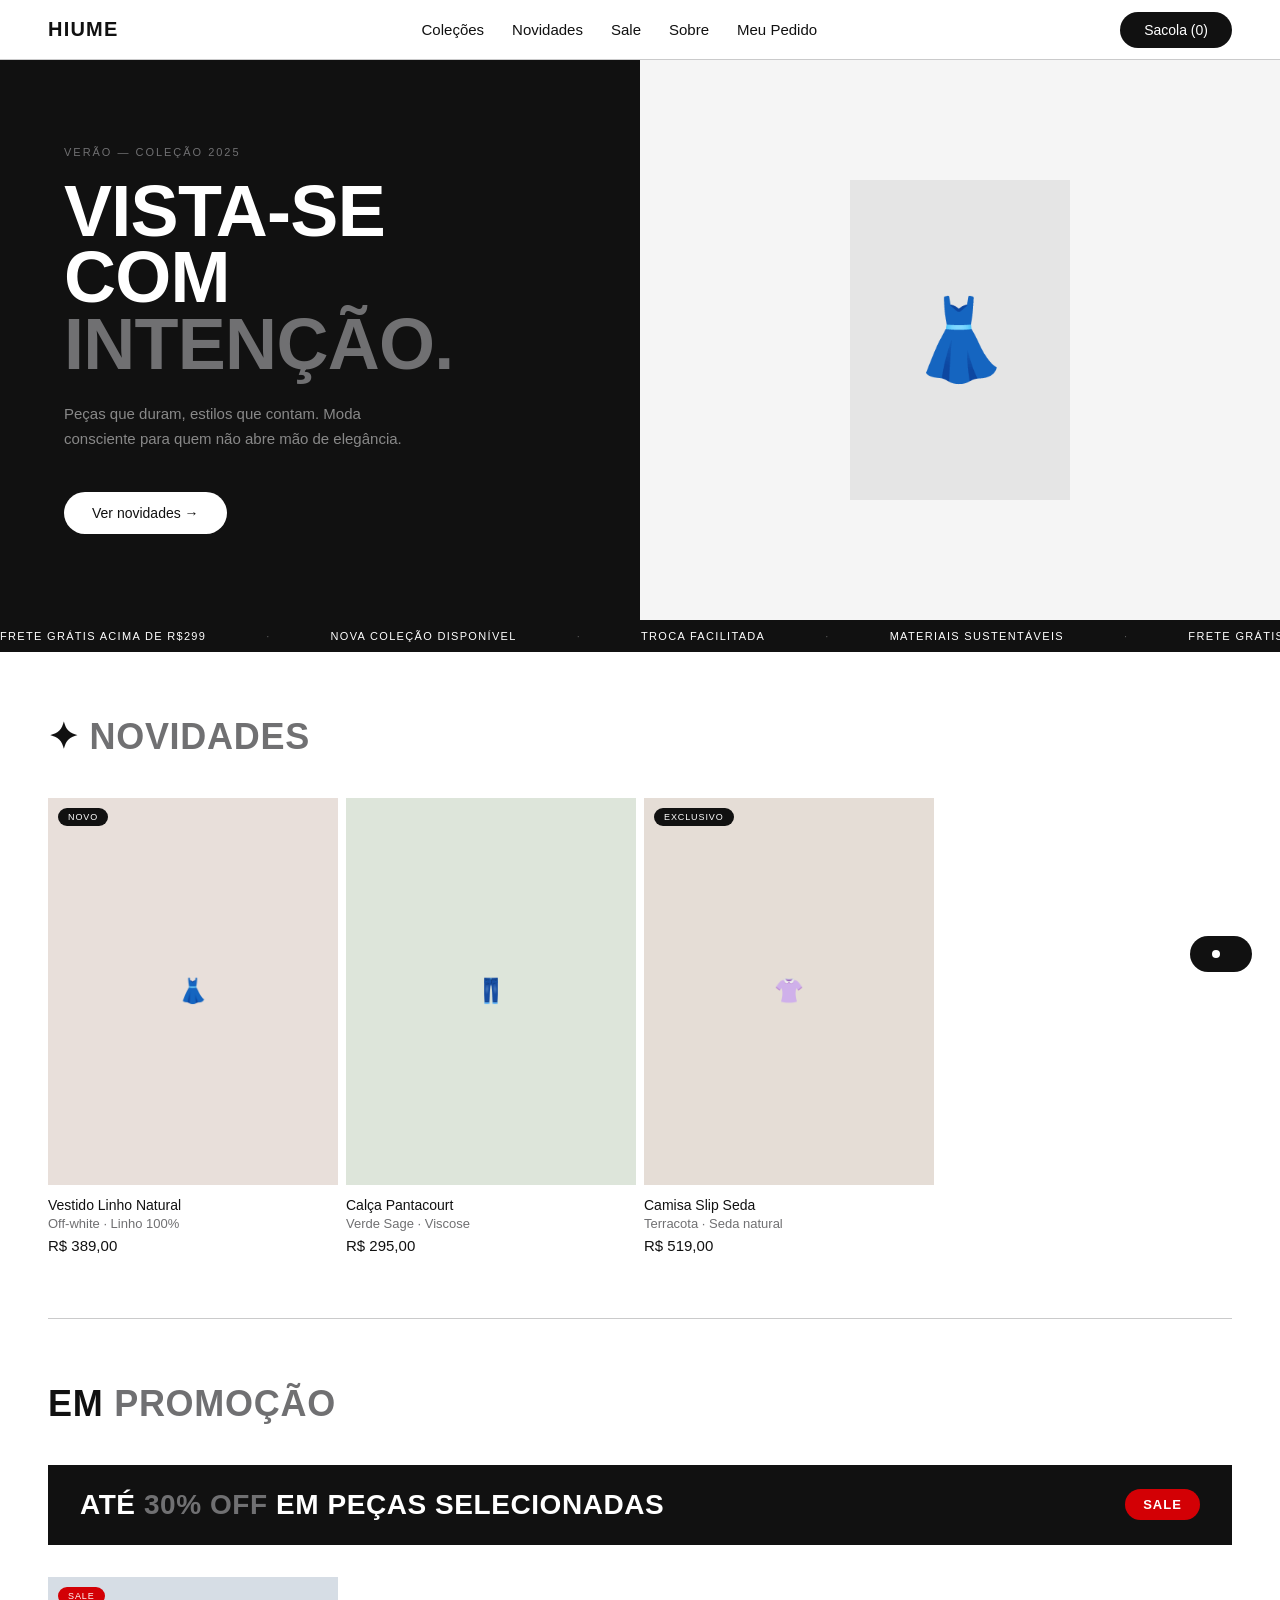
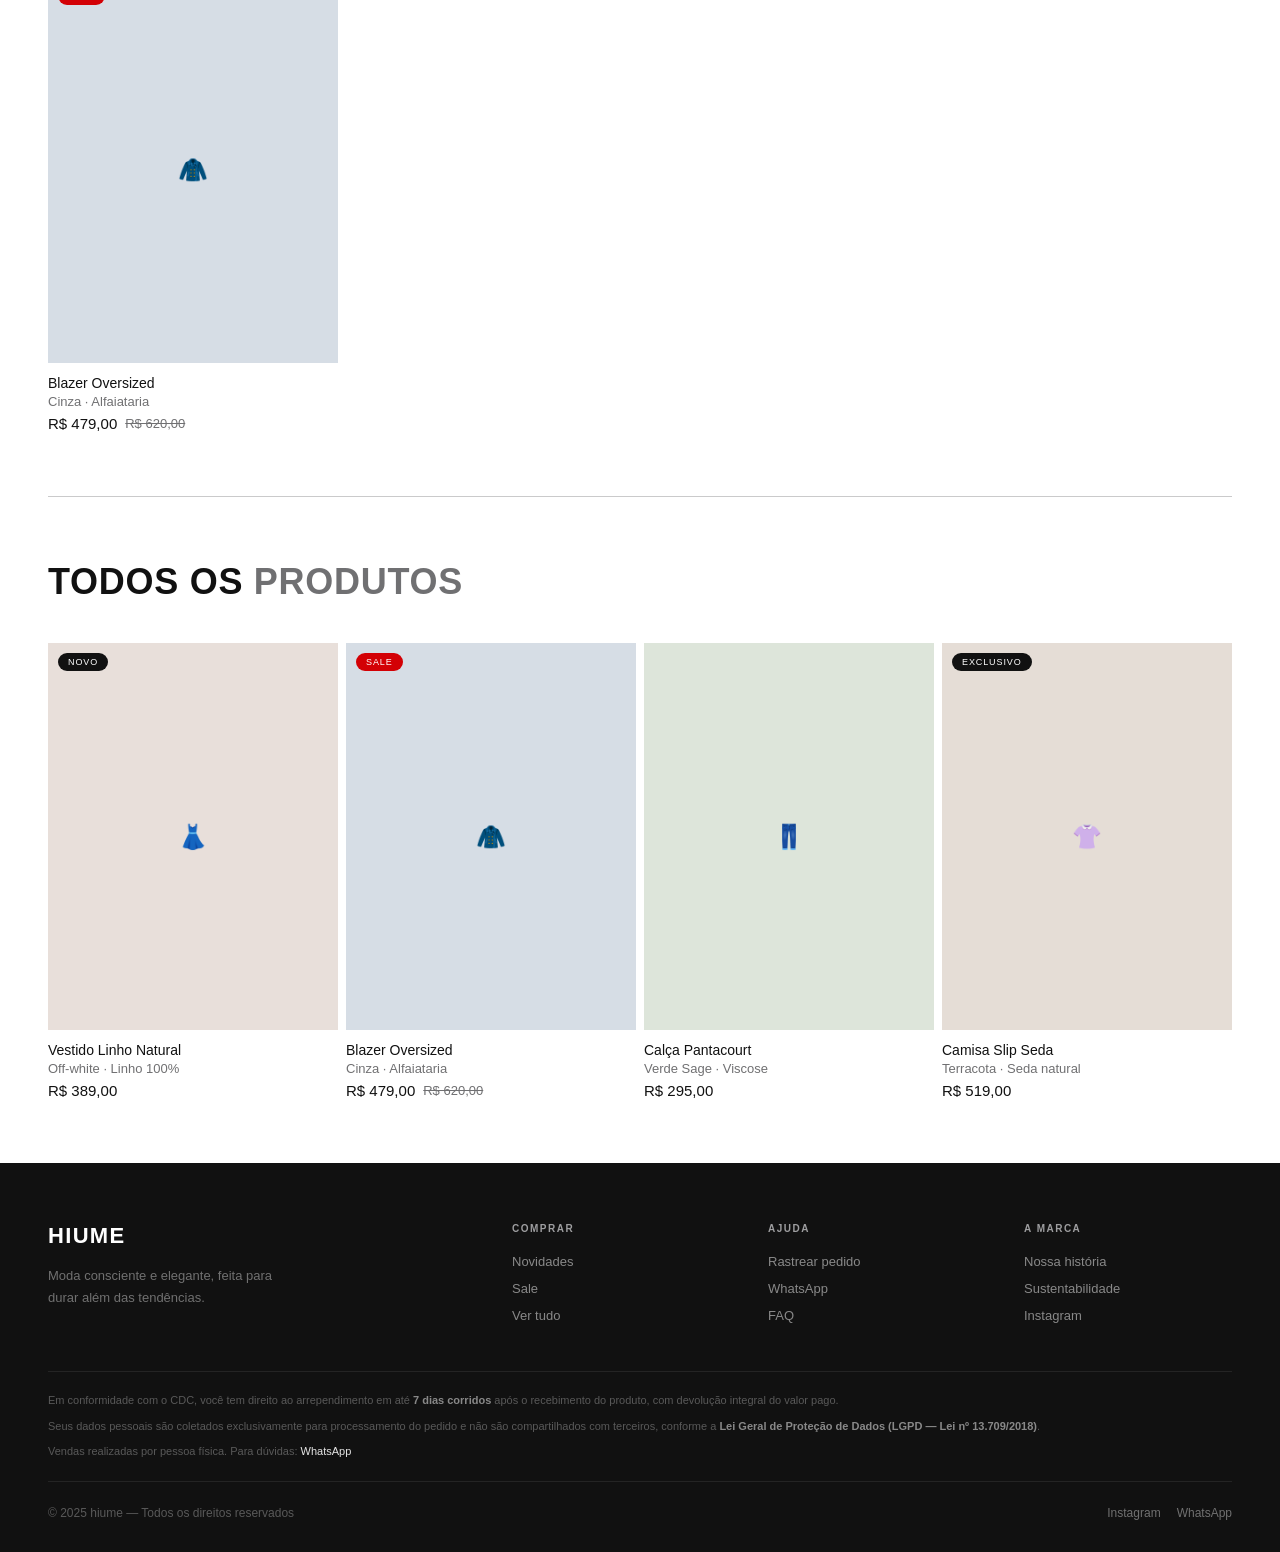
==== commit 8cf9ed8c: "feat: rebrand hiume, favicon, rodape legal mobile e endurecimento do front - BRAND_NAME hiume em ind" ====
--- a/index.html
+++ b/index.html
@@ -2,8 +2,15 @@
 <html lang="pt-BR">
 <head>
 <meta charset="UTF-8">
+<script>try{if(top!==self)top.location=self.location}catch(e){document.documentElement.remove()}</script>
+<meta http-equiv="Content-Security-Policy" content="default-src 'self'; script-src 'self' 'unsafe-inline'; style-src 'self' 'unsafe-inline' https://fonts.googleapis.com; font-src https://fonts.gstatic.com; img-src 'self' data: https:; connect-src 'self' https://clothing-site-production.up.railway.app https://viacep.com.br; object-src 'none'; base-uri 'self'; form-action 'self'">
+<meta name="referrer" content="strict-origin-when-cross-origin">
 <meta name="viewport" content="width=device-width, initial-scale=1.0">
-<title id="page-title"></title>
+<title id="page-title">hiume</title>
+<link rel="icon" href="favicon.svg" type="image/svg+xml">
+<link rel="icon" href="favicon-32.png" sizes="32x32" type="image/png">
+<link rel="apple-touch-icon" href="apple-touch-icon.png">
+<meta name="theme-color" content="#6E2539">
 <link href="https://fonts.googleapis.com/css2?family=Barlow+Condensed:wght@600;700&family=Inter:wght@400;500&display=swap" rel="stylesheet">
 <script>
 // Redireciona mobile para mobile.html
@@ -913,7 +920,7 @@
 <!-- ─── JAVASCRIPT ───────────────────────────────────────────────────── -->
 <script>
 // ════════════════════════════════════════════════════════════════
-// MAPA DO SISTEMA — Off Closet Bath
+// MAPA DO SISTEMA — hiume
 // ════════════════════════════════════════════════════════════════
 // STACK
 //   Frontend : este arquivo (index.html) — Netlify (arrastar pasta)
@@ -976,7 +983,7 @@
 // ════════════════════════════════════════════════════════════════
 
 // ── NOME DA MARCA — altere aqui para mudar em todo o site ────────
-const BRAND_NAME = 'Off Clothing Bath';
+const BRAND_NAME = 'hiume';
 // ── CONFIGURAÇÃO — URL do backend (Railway) ──────────────────────
 const API = 'https://clothing-site-production.up.railway.app';
 
@@ -1594,6 +1601,7 @@
     hideLoading();
     btn.disabled = false;
     btn.textContent = 'Confirmar e pagar';
+    if (/Cupom/.test(err.message)) { couponApplied = false; renderOrderSummary(); }
     showToast('Erro ao iniciar pagamento: ' + err.message);
   }
 }
@@ -1961,7 +1969,7 @@
         <td>${payBadge(o.payment_status)}</td>
         <td>${statusBadge(o.order_status)}</td>
         <td style="color:var(--muted)">${new Date(o.created_at).toLocaleDateString('pt-BR')}</td>
-        <td><button class="admin-edit-btn" onclick="openOrderDetail('${o.order_number}')">Abrir</button></td>
+        <td><button class="admin-edit-btn" onclick="openOrderDetail('${esc(o.order_number)}')">Abrir</button></td>
       </tr>`).join('')}</tbody>
     </table>
     </div>`;
@@ -1974,7 +1982,7 @@
   const body = document.getElementById('admin-body');
   body.innerHTML = '<p style="color:var(--muted);font-size:14px;padding:16px 0">Carregando pedido...</p>';
   try {
-    const order = await apiFetch(`/api/orders/${orderNumber}`);
+    const order = await apiFetch(`/api/admin/orders/${encodeURIComponent(orderNumber)}`);
     const items = typeof order.items === 'string' ? JSON.parse(order.items) : order.items;
     const statusOptions = ['received', 'pending', 'confirmed', 'dispatched', 'in_transit', 'delivered']
       .map(s => `<option value="${s}" ${s === order.order_status ? 'selected' : ''}>${{ received: 'Recebido', pending: 'Pendente', confirmed: 'Confirmado', dispatched: 'Despachado', in_transit: 'Em trânsito', delivered: 'Entregue' }[s]}</option>`).join('');
@@ -2004,7 +2012,7 @@
           <div class="afield"><label>Novo status</label><select id="new-status-select" style="height:40px">${statusOptions}</select></div>
           <div class="afield" style="flex:2"><label>Código de rastreio (opcional)</label><input id="tracking-input" placeholder="PN000000000BR" value="${esc(order.tracking_code || '')}" style="height:40px"></div>
           <div class="afield" style="flex:2"><label>Observação (opcional)</label><input id="status-note-input" placeholder="Ex: Enviado via Correios" style="height:40px"></div>
-          <button class="status-save-btn" onclick="updateOrderStatus('${order.order_number}')">Salvar status</button>
+          <button class="status-save-btn" onclick="updateOrderStatus('${esc(order.order_number)}')">Salvar status</button>
         </div>
       </div>`;
   } catch (err) {
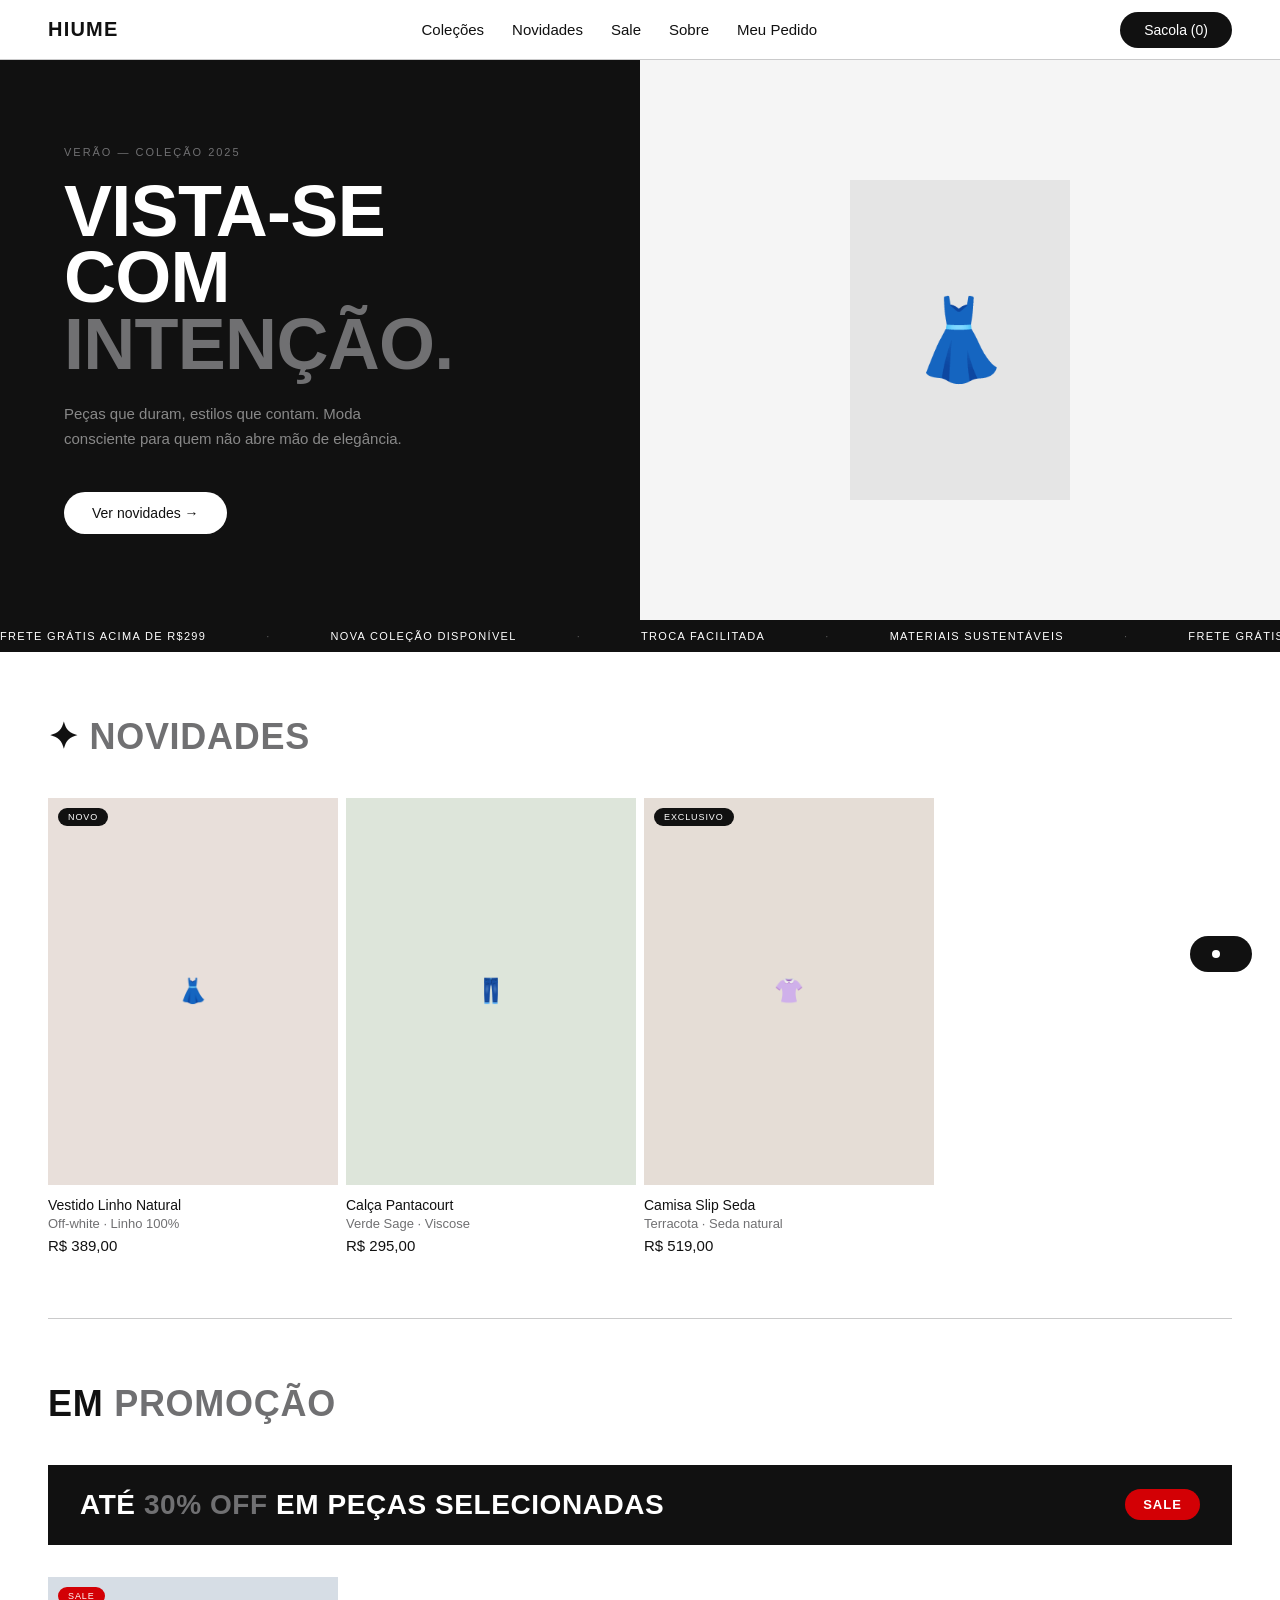
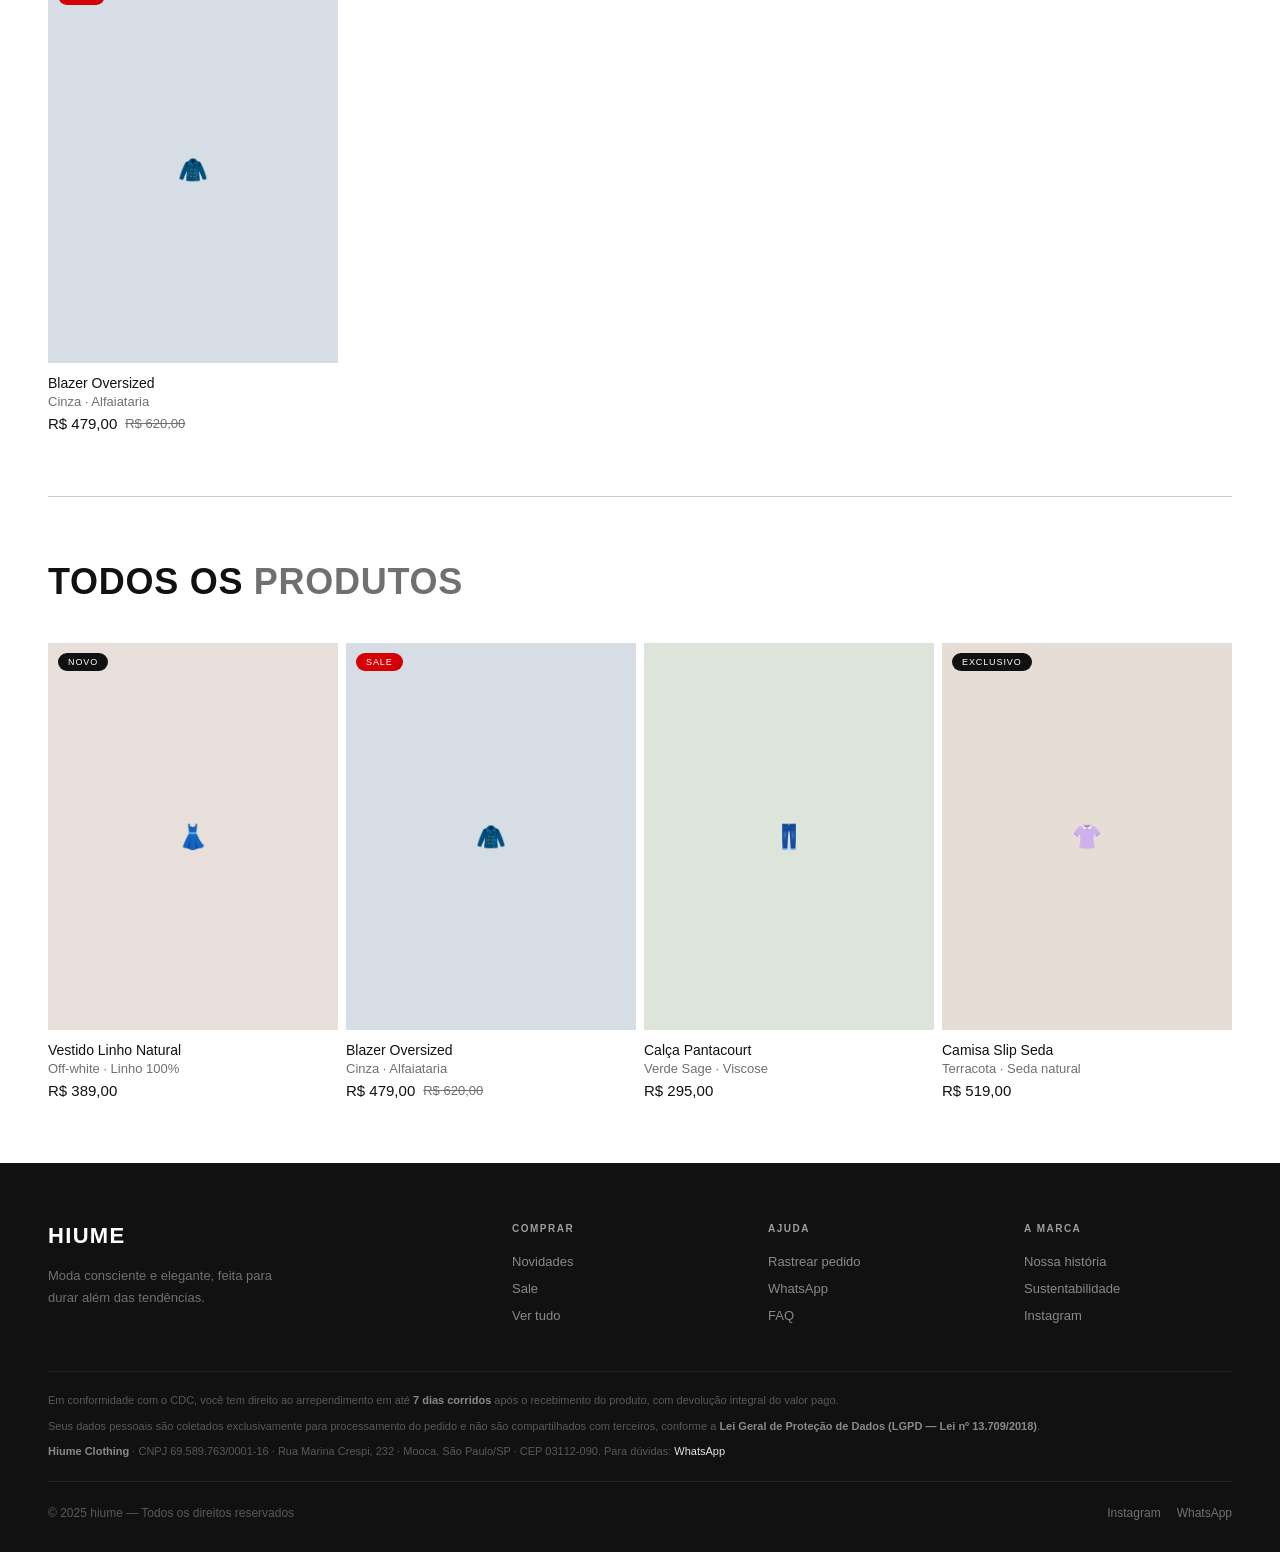
==== commit eca32248: "feat: identifica o vendedor no rodape (CNPJ, nome fantasia, endereco parcial) Decreto 7.962/2013. Tr" ====
--- a/index.html
+++ b/index.html
@@ -635,7 +635,7 @@
     <div class="footer-legal">
       <p>Em conformidade com o CDC, você tem direito ao arrependimento em até <strong>7 dias corridos</strong> após o recebimento do produto, com devolução integral do valor pago.</p>
       <p>Seus dados pessoais são coletados exclusivamente para processamento do pedido e não são compartilhados com terceiros, conforme a <strong>Lei Geral de Proteção de Dados (LGPD — Lei nº 13.709/2018)</strong>.</p>
-      <p>Vendas realizadas por pessoa física. Para dúvidas: <a onclick="window.open('https://wa.me/5511999999999','_blank')" style="color:var(--accent-light);cursor:pointer">WhatsApp</a></p>
+      <p><strong>Hiume Clothing</strong> · CNPJ 69.589.763/0001-16 · Rua Marina Crespi, 232 · Mooca, São Paulo/SP · CEP 03112-090. Para dúvidas: <a onclick="window.open('https://wa.me/5511999999999','_blank')" style="color:var(--accent-light);cursor:pointer">WhatsApp</a></p>
     </div>
     <div class="footer-bottom">
       <p>© 2025 <span class="brand-name"></span> — Todos os direitos reservados</p>
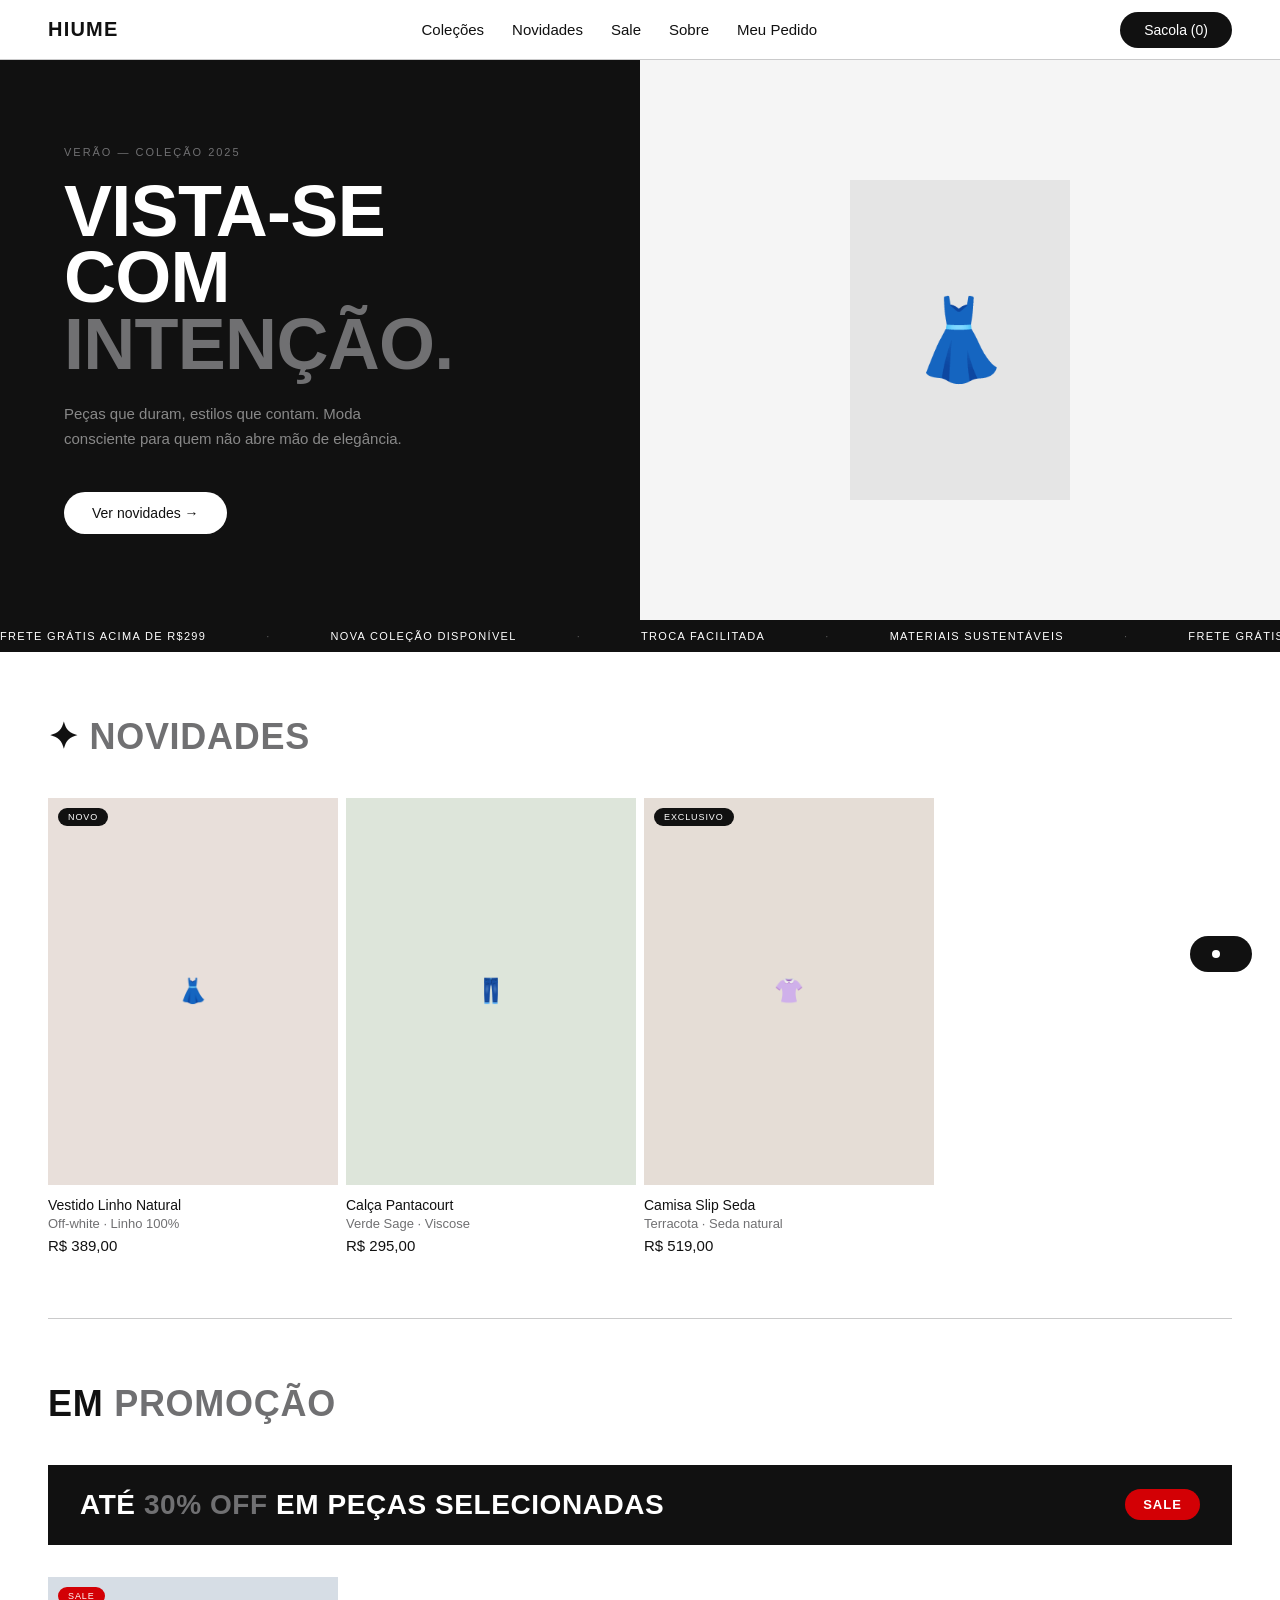
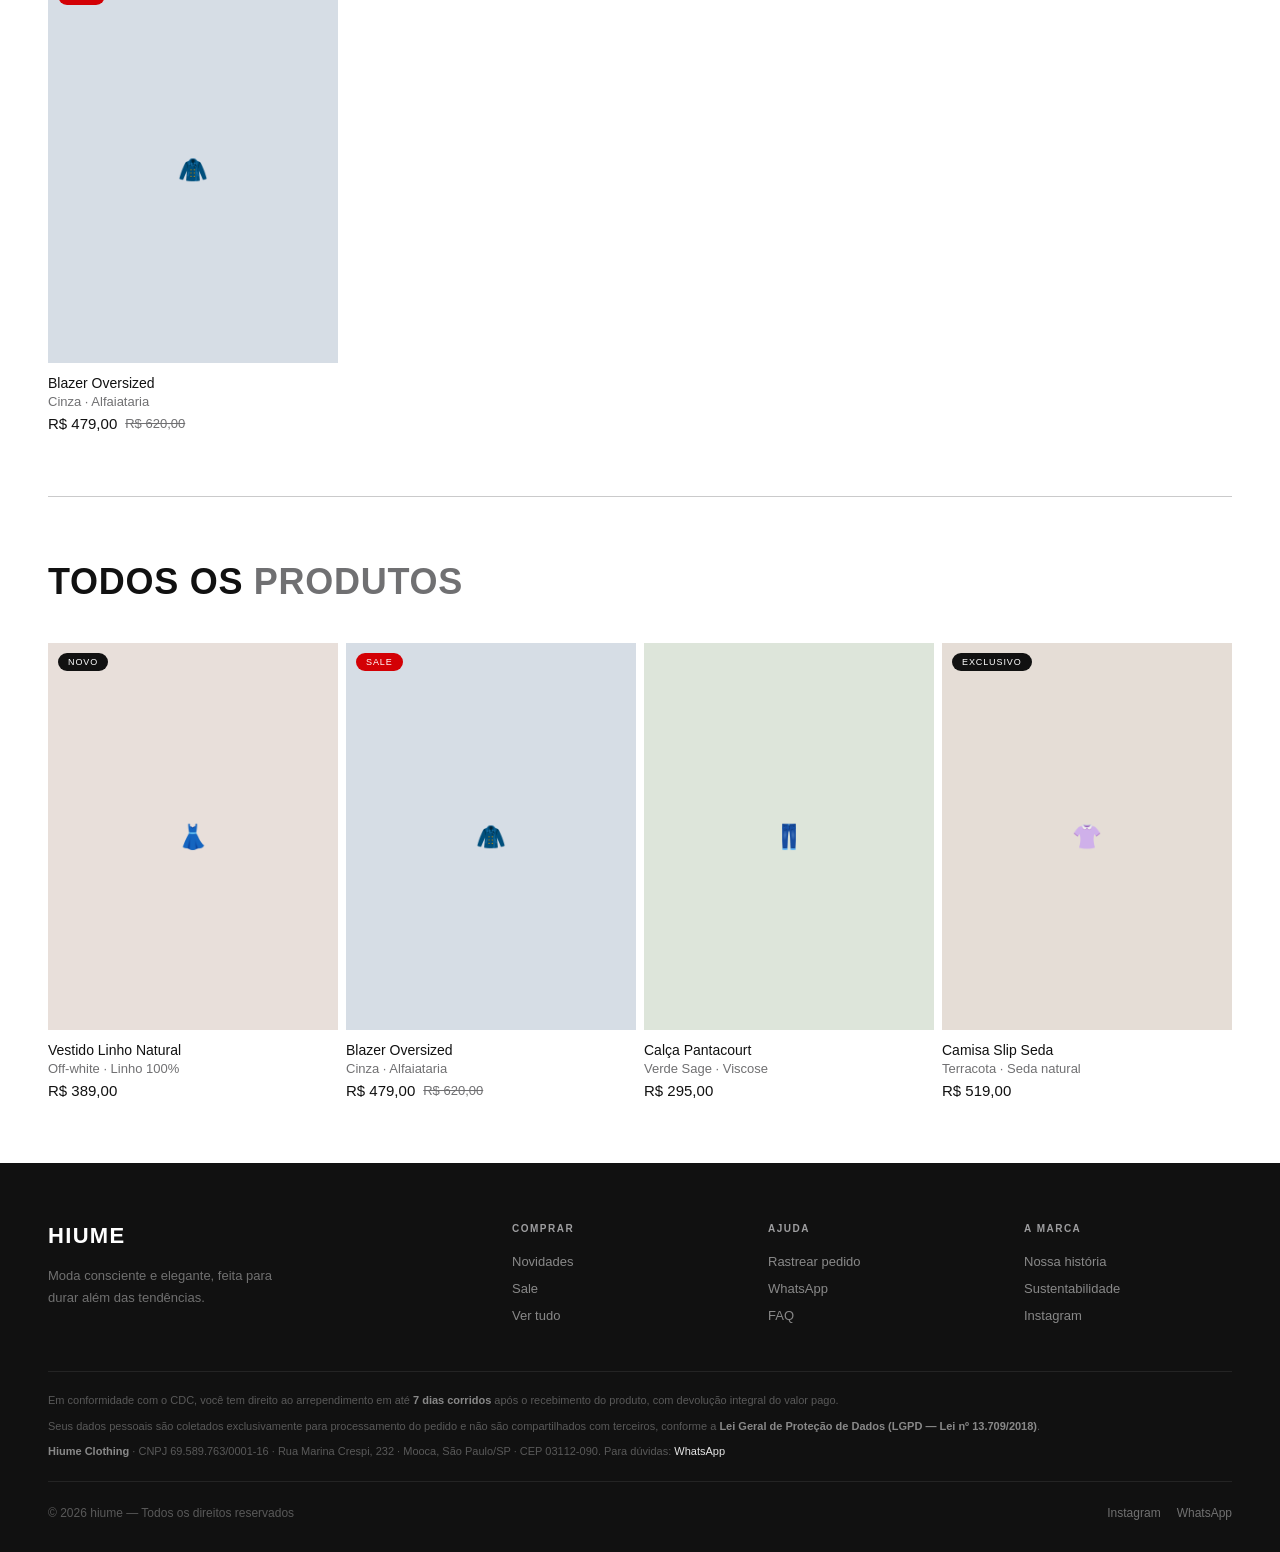
==== commit 5b1f6255: "fix: link do Instagram do hiume e ano do copyright automatico Instagram aponta para instagram.com/hi" ====
--- a/index.html
+++ b/index.html
@@ -629,7 +629,7 @@
       <div class="footer-col"><h4>A marca</h4><ul>
         <li><a onclick="navigate('historia')">Nossa história</a></li>
         <li><a onclick="navigate('sustentabilidade')">Sustentabilidade</a></li>
-        <li><a onclick="window.open('https://instagram.com','_blank')">Instagram</a></li>
+        <li><a onclick="window.open('https://instagram.com/hiume','_blank')">Instagram</a></li>
       </ul></div>
     </div>
     <div class="footer-legal">
@@ -638,9 +638,9 @@
       <p><strong>Hiume Clothing</strong> · CNPJ 69.589.763/0001-16 · Rua Marina Crespi, 232 · Mooca, São Paulo/SP · CEP 03112-090. Para dúvidas: <a onclick="window.open('https://wa.me/5511999999999','_blank')" style="color:var(--accent-light);cursor:pointer">WhatsApp</a></p>
     </div>
     <div class="footer-bottom">
-      <p>© 2025 <span class="brand-name"></span> — Todos os direitos reservados</p>
+      <p>© <span class="ano"></span> <span class="brand-name"></span> — Todos os direitos reservados</p>
       <div class="footer-social">
-        <a onclick="window.open('https://instagram.com','_blank')">Instagram</a>
+        <a onclick="window.open('https://instagram.com/hiume','_blank')">Instagram</a>
         <a onclick="window.open('https://wa.me/5511999999999','_blank')">WhatsApp</a>
       </div>
     </div>
@@ -674,7 +674,7 @@
   </div>
   <footer>
     <div class="footer-bottom" style="padding:24px 40px;">
-      <p>© 2025 <span class="brand-name"></span></p>
+      <p>© <span class="ano"></span> <span class="brand-name"></span></p>
       <div class="footer-social"><a onclick="goHome()" style="cursor:pointer">← Voltar à loja</a></div>
     </div>
   </footer>
@@ -694,7 +694,7 @@
     </div>
     <button class="btn-prim" onclick="goHome()" style="margin-top:32px">Explorar a coleção</button>
   </div>
-  <footer><div class="footer-bottom" style="padding:24px 40px;"><p>© 2025 <span class="brand-name"></span></p></div></footer>
+  <footer><div class="footer-bottom" style="padding:24px 40px;"><p>© <span class="ano"></span> <span class="brand-name"></span></p></div></footer>
 </div>
 
 <!-- ─── SUSTENTABILIDADE ───────────────────────────────────────────── -->
@@ -710,7 +710,7 @@
     </div>
     <button class="btn-prim" onclick="goHome()" style="margin-top:32px">Conhecer a coleção</button>
   </div>
-  <footer><div class="footer-bottom" style="padding:24px 40px;"><p>© 2025 <span class="brand-name"></span></p></div></footer>
+  <footer><div class="footer-bottom" style="padding:24px 40px;"><p>© <span class="ano"></span> <span class="brand-name"></span></p></div></footer>
 </div>
 
 <!-- ─── SOBRE / FAQ ────────────────────────────────────────────────── -->
@@ -726,7 +726,7 @@
     <p>Cada produto possui uma tabela de medidas na página do produto. Em caso de dúvida, suba um tamanho para peças oversized.</p>
     <button class="btn-prim" onclick="goHome()" style="margin-top:32px">Voltar à loja</button>
   </div>
-  <footer><div class="footer-bottom" style="padding:24px 40px;"><p>© 2025 <span class="brand-name"></span></p></div></footer>
+  <footer><div class="footer-bottom" style="padding:24px 40px;"><p>© <span class="ano"></span> <span class="brand-name"></span></p></div></footer>
 </div>
 
 <!-- ─── CHECKOUT ───────────────────────────────────────────────────── -->
@@ -865,7 +865,7 @@
 
     <div id="order-status-content"></div>
   </div>
-  <footer><div class="footer-bottom" style="padding:24px 40px;"><p>© 2025 <span class="brand-name"></span></p><a onclick="goHome()" style="font-size:12px;color:rgba(253,250,247,.4);cursor:pointer;">← Voltar</a></div></footer>
+  <footer><div class="footer-bottom" style="padding:24px 40px;"><p>© <span class="ano"></span> <span class="brand-name"></span></p><a onclick="goHome()" style="font-size:12px;color:rgba(253,250,247,.4);cursor:pointer;">← Voltar</a></div></footer>
 </div>
 
 <!-- ─── CARRINHO ────────────────────────────────────────────────────── -->
@@ -924,7 +924,7 @@
 // ════════════════════════════════════════════════════════════════
 // STACK
 //   Frontend : este arquivo (index.html) — Netlify (arrastar pasta)
-//   Backend  : server.js — Node/Express — Railway (repo: KaioOura/clothing-site, branch main)
+//   Backend  : server.js — Node/Express — Railway (repo privado KaioOura/hiume-backend, branch master)
 //   DB       : PostgreSQL — Railway (mesmo projeto, env production)
 //   Pagamento: Mercado Pago Checkout Pro — redireciona usuário para o MP e volta com ?status=
 //   E-mail   : Resend (domínio de teste — só entrega ao e-mail da conta Resend)
@@ -965,7 +965,7 @@
 //   cart[]           — itens na sacola: [{ product, qty }]
 //   selectedProduct  — produto aberto na tela de detalhe
 //   payMethod        — 'card' | 'pix'
-//   couponApplied    — boolean (cupom OCB10 = 10% off)
+//   couponApplied    — boolean (cupom HIUME10 = 10% off)
 //   adminToken       — JWT do admin (sessionStorage)
 //
 // SEÇÕES DESTE ARQUIVO
@@ -1396,7 +1396,7 @@
   ot.innerHTML = `
     ${disc > 0 ? `<div class="os-row disc"><span>Desconto promoção</span><span>- ${fmt(disc)}</span></div>` : ''}
     <div class="os-row"><span>Frete</span><span>${frete === 0 ? 'Grátis' : fmt(frete)}</span></div>
-    ${couponDisc > 0 ? `<div class="os-row disc"><span>Cupom OCB10</span><span>- ${fmt(couponDisc)}</span></div>` : ''}
+    ${couponDisc > 0 ? `<div class="os-row disc"><span>Cupom HIUME10</span><span>- ${fmt(couponDisc)}</span></div>` : ''}
     ${pixDisc > 0 ? `<div class="os-row disc"><span>Desconto Pix (5%)</span><span>- ${fmt(pixDisc)}</span></div>` : ''}
     <div class="os-total"><span>Total</span><span>${fmt(grand)}</span></div>`;
 }
@@ -1414,7 +1414,7 @@
 
 function applyCoupon() {
   const v = document.getElementById('coupon-input').value.trim().toUpperCase();
-  if (v === 'OCB10') { couponApplied = true; renderOrderSummary(); showToast('Cupom aplicado! 10% de desconto'); }
+  if (v === 'HIUME10') { couponApplied = true; renderOrderSummary(); showToast('Cupom aplicado! 10% de desconto'); }
   else showToast('Cupom inválido');
 }
 
@@ -1584,7 +1584,7 @@
     address_city:   city,
     address_state:  state,
     items: cart.map(i => ({ id: i.product.id, qty: i.qty })),
-    coupon_code: couponApplied ? 'OCB10' : null,
+    coupon_code: couponApplied ? 'HIUME10' : null,
     payment_method: payMethod,
   };
 
@@ -2046,6 +2046,7 @@
 // Aplica BRAND_NAME em todos os elementos da página
 document.getElementById('page-title').textContent = BRAND_NAME;
 document.querySelectorAll('.brand-name').forEach(el => el.textContent = BRAND_NAME);
+document.querySelectorAll('.ano').forEach(el => el.textContent = new Date().getFullYear());
 
 // Atalho secreto para abrir o admin: Ctrl+Shift+A
 document.addEventListener('keydown', e => {
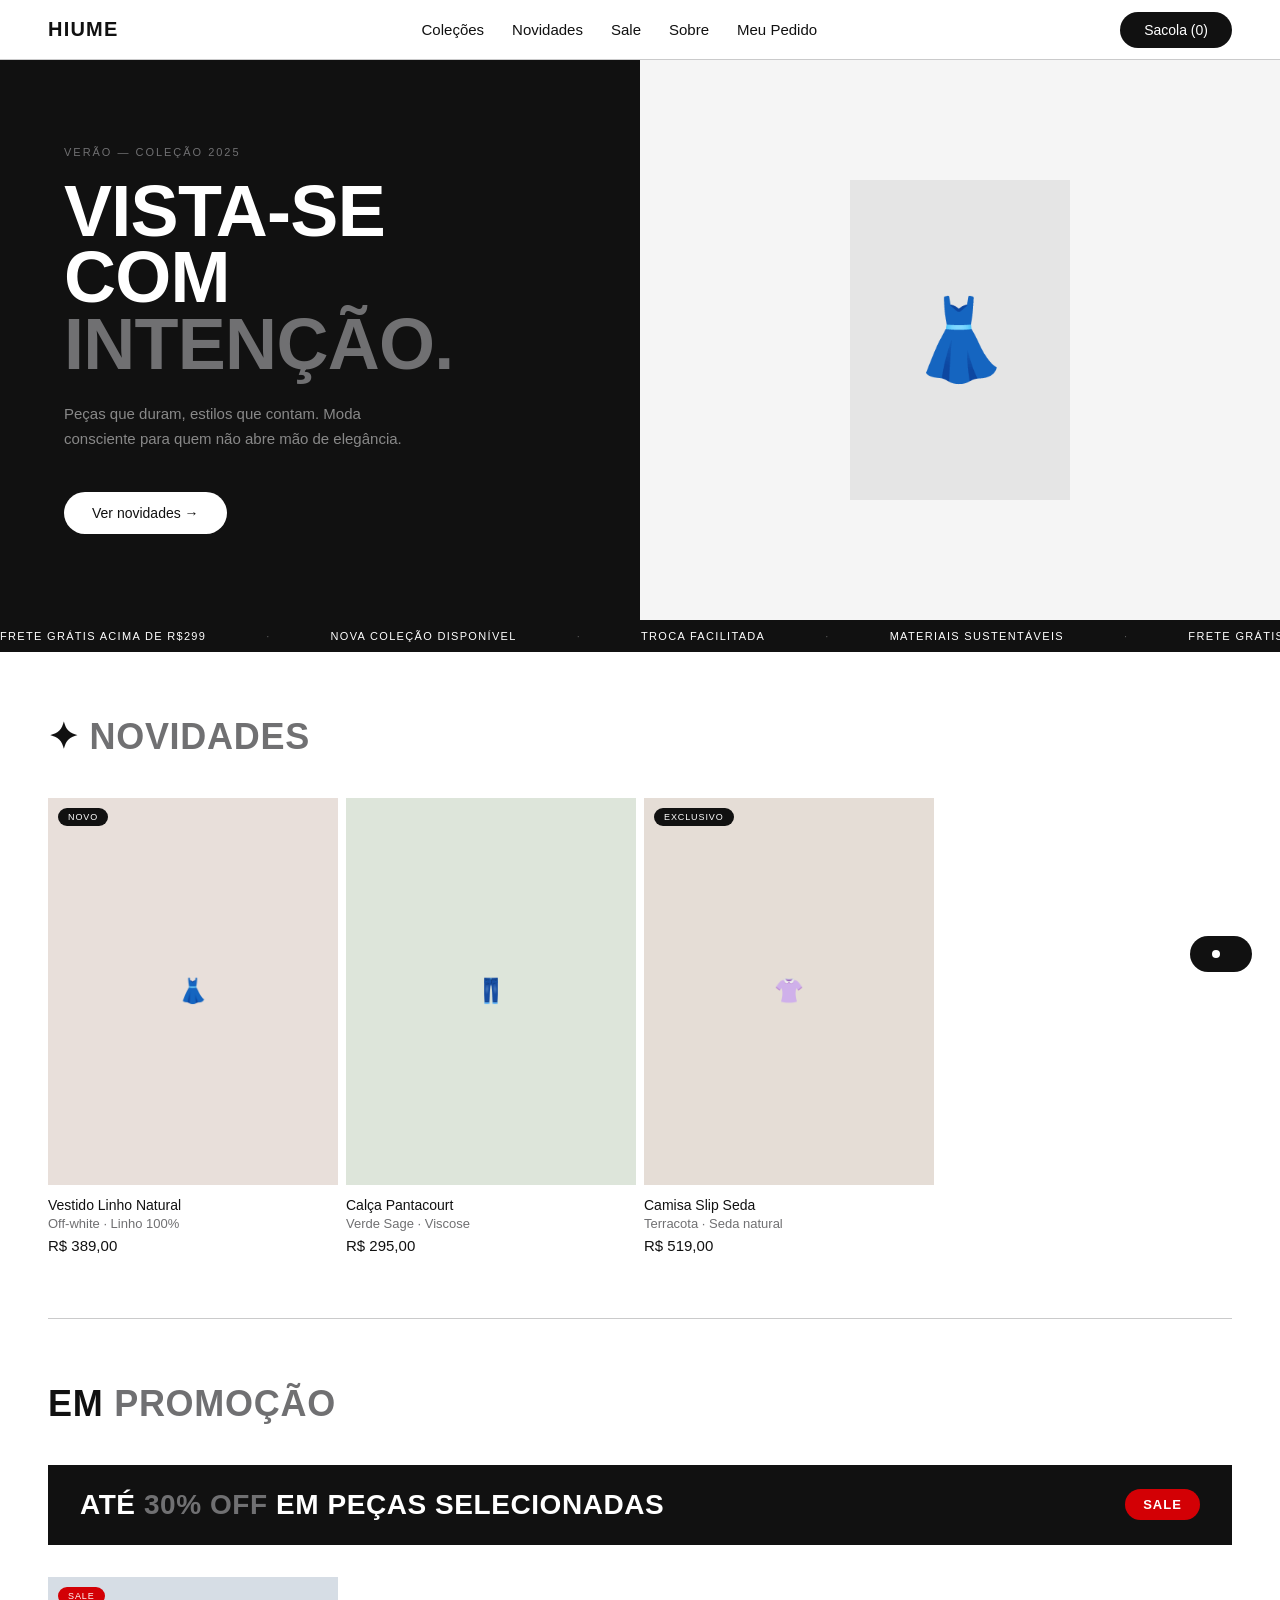
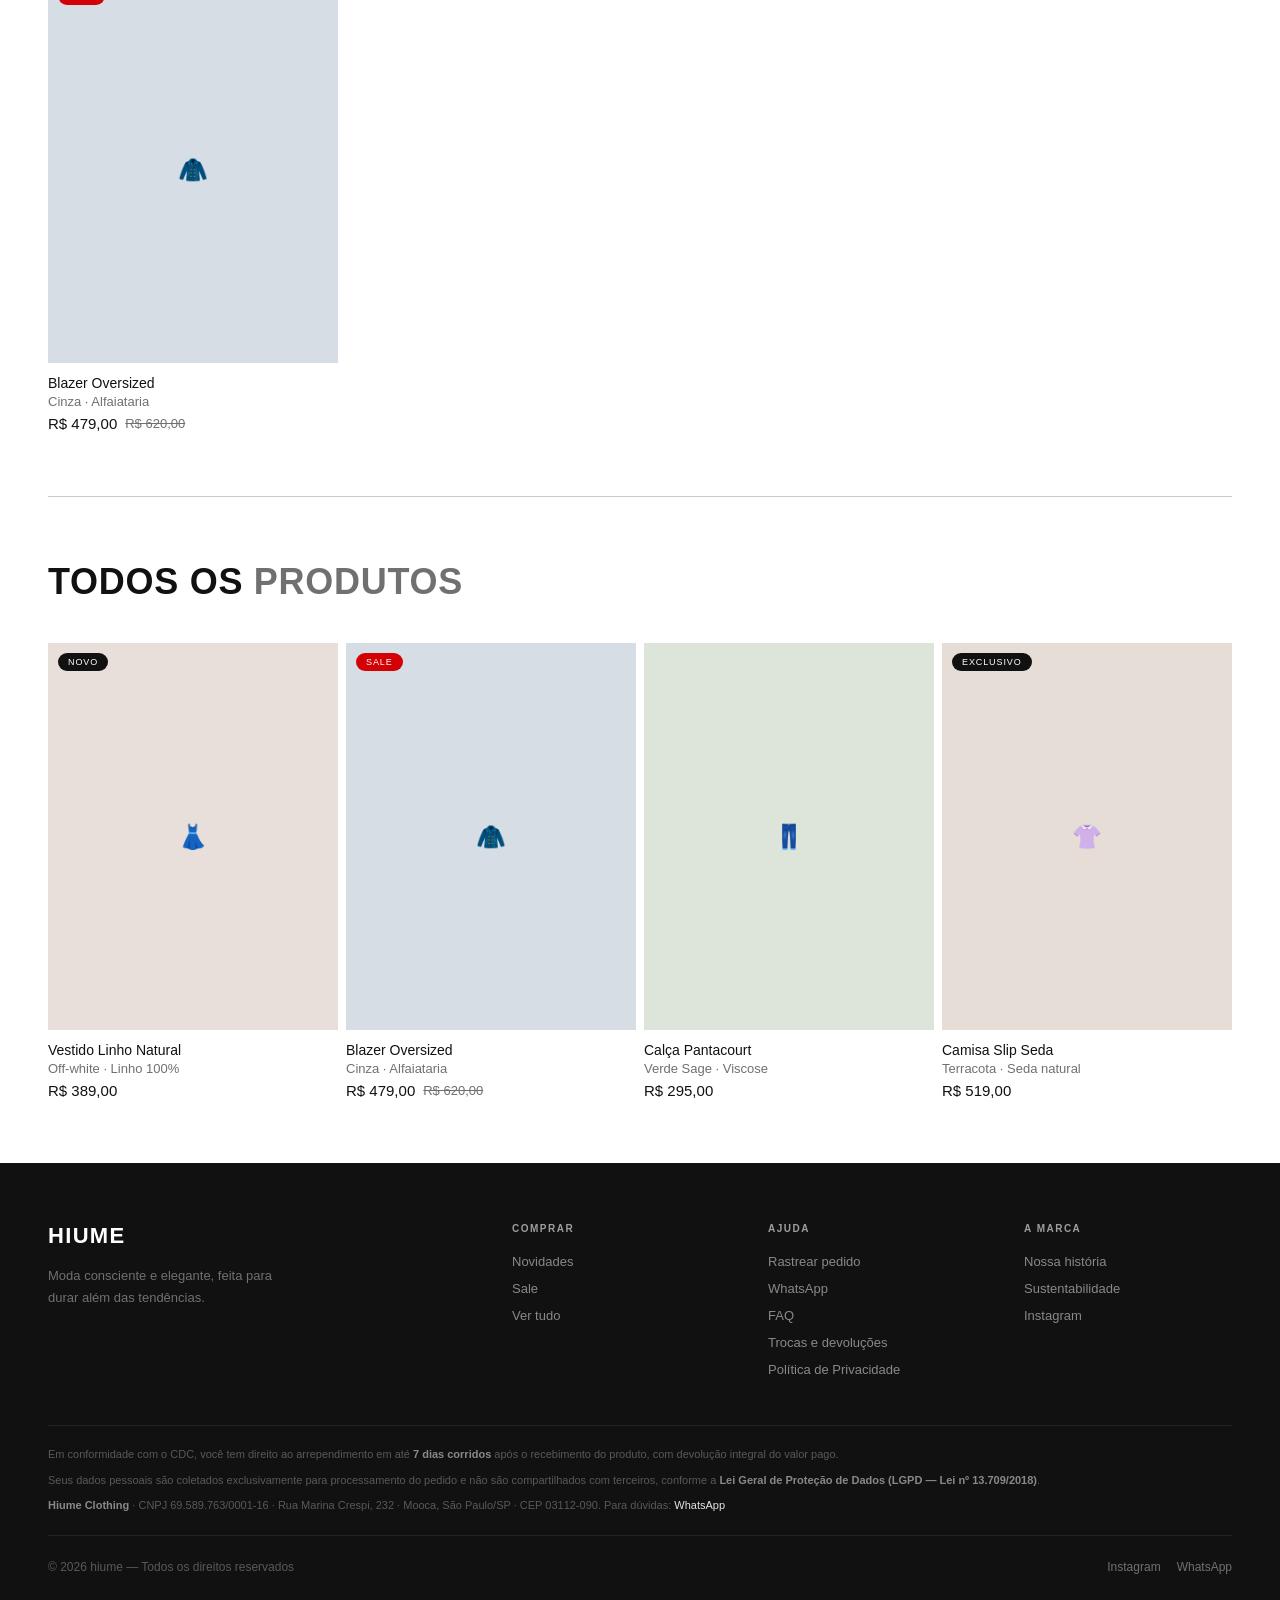
==== commit 57c5f5fb: "feat: paginas de Politica de Privacidade e de Trocas e Devolucoes Duas paginas estaticas com estilo " ====
--- a/index.html
+++ b/index.html
@@ -625,6 +625,8 @@
         <li><a onclick="window.open('https://www.correios.com.br/rastreamento','_blank')">Rastrear pedido</a></li>
         <li><a onclick="window.open('https://wa.me/5511999999999','_blank')">WhatsApp</a></li>
         <li><a onclick="navigate('sobre')">FAQ</a></li>
+        <li><a href="/trocas">Trocas e devoluções</a></li>
+        <li><a href="/privacidade">Política de Privacidade</a></li>
       </ul></div>
       <div class="footer-col"><h4>A marca</h4><ul>
         <li><a onclick="navigate('historia')">Nossa história</a></li>
